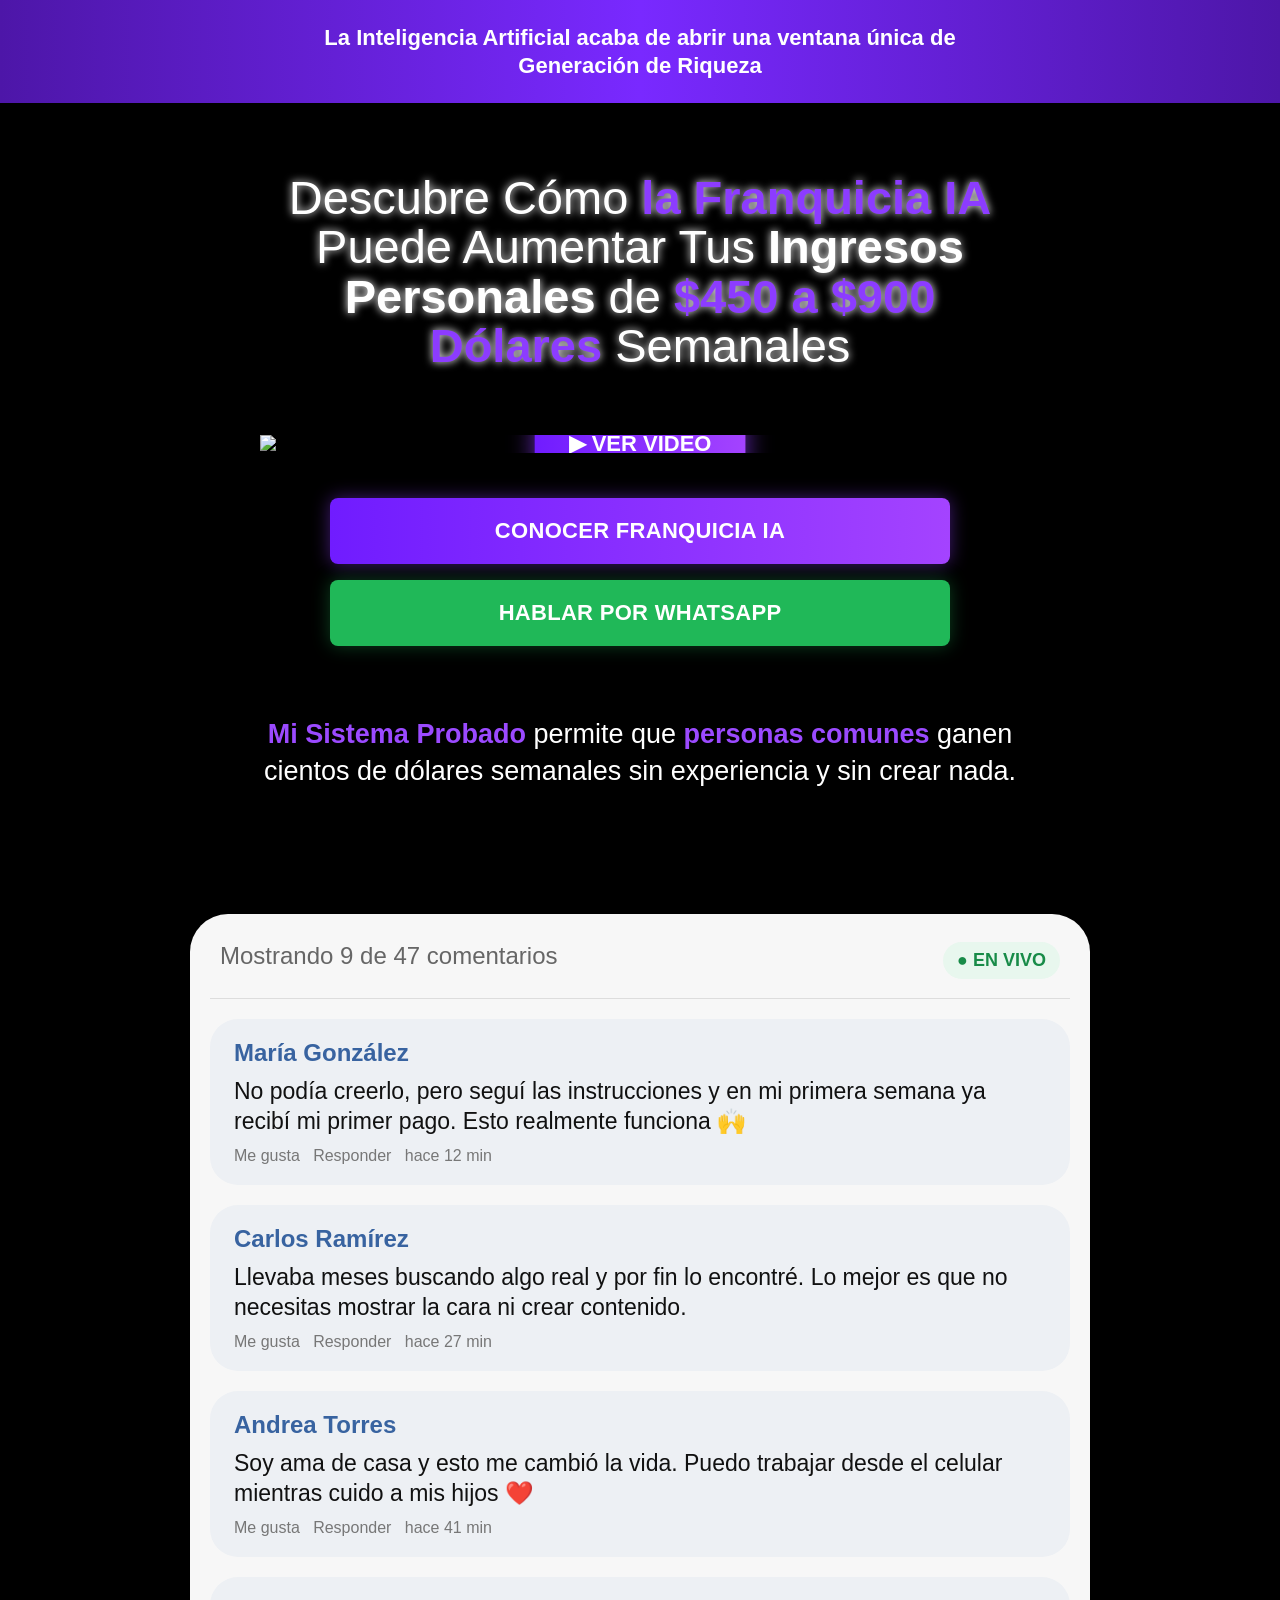
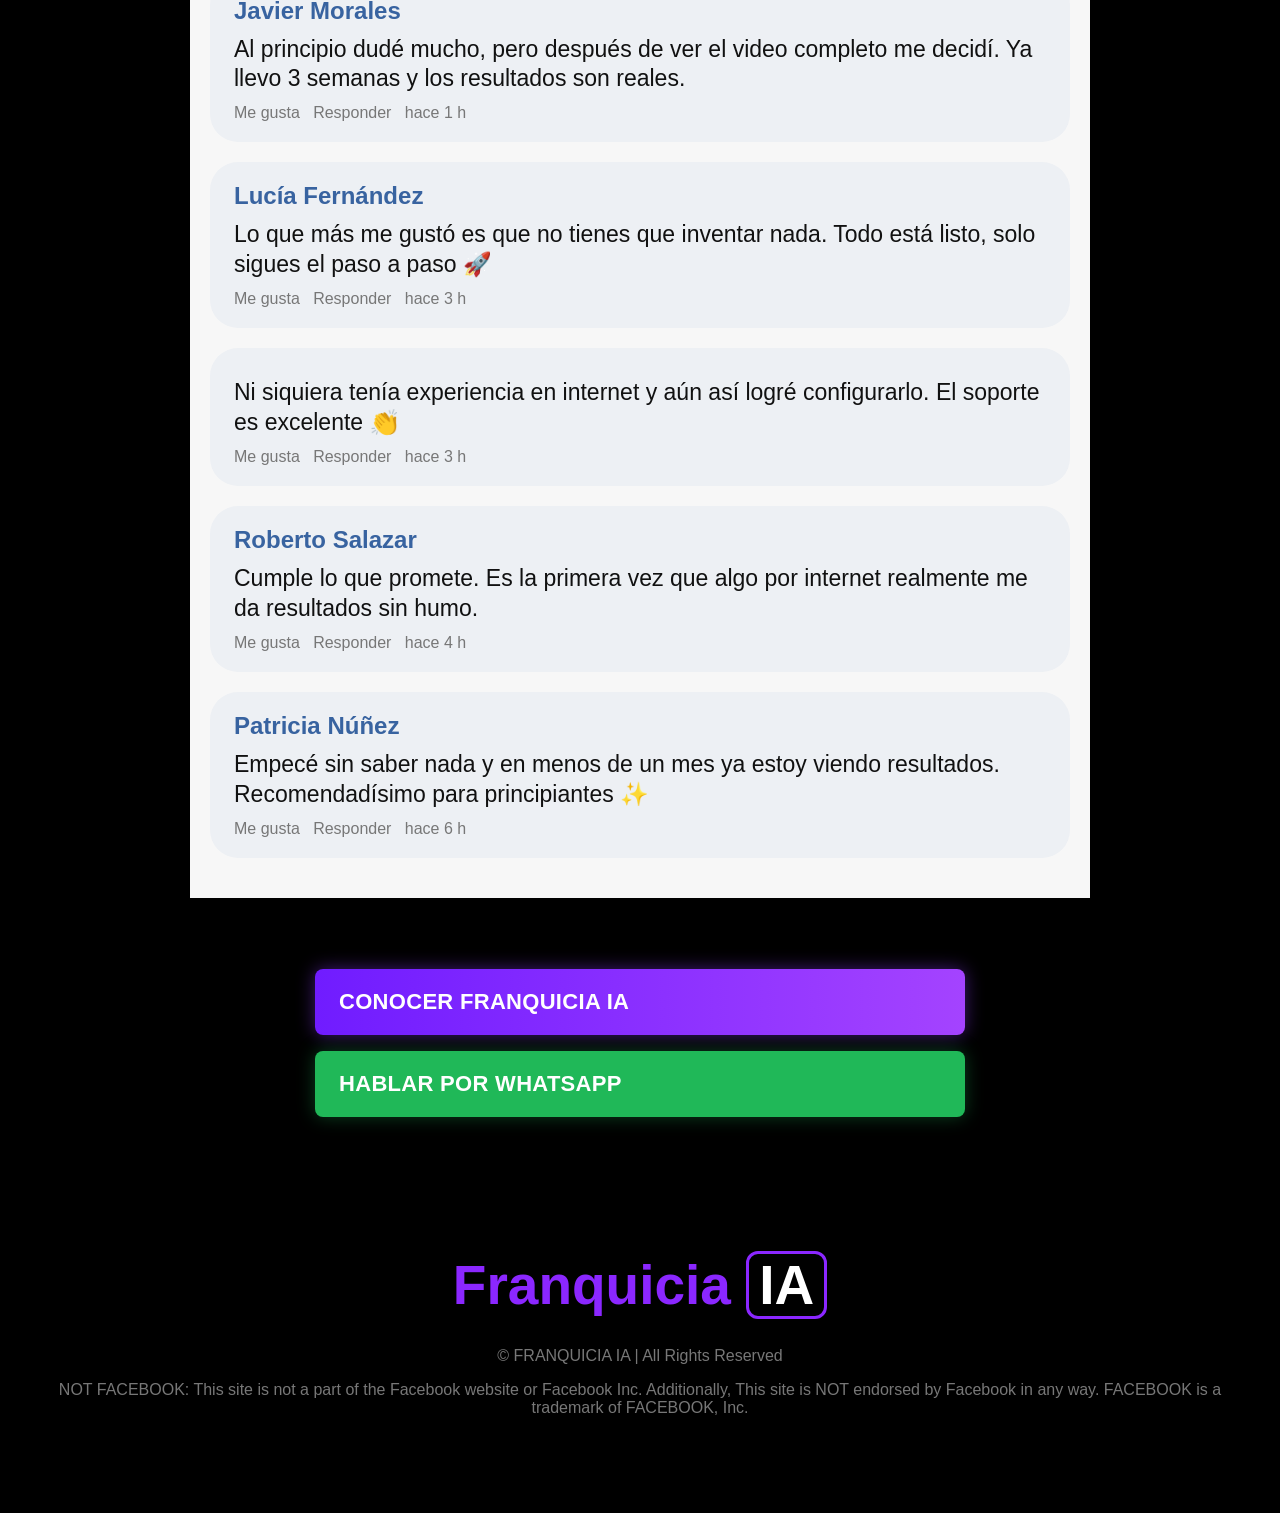
==== index.html @ 1ea231fb "Add files via upload" ====
<!DOCTYPE html>
<html lang="es">
<head>
  <meta charset="UTF-8">
  <meta name="viewport" content="width=device-width, initial-scale=1.0">
  <title>Franquicia IA</title>
  <link rel="stylesheet" href="styles.css">
</head>
<body>
  <div class="topbar">La Inteligencia Artificial acaba de abrir una ventana única de<br>Generación de Riqueza</div>
  <main>
    <section class="hero">
      <h1>Descubre Cómo <span>la Franquicia IA</span><br>
      Puede Aumentar Tus <strong>Ingresos<br>Personales</strong> de <span>$450 a $900<br>Dólares</span> Semanales</h1>

      <div class="video-wrap" style="min-height:auto;background:#000;">
        <a href="video.html" style="display:block;position:relative;width:100%;text-decoration:none;">
          <img src="assets/tata.jpg" alt="Video de Tata" style="display:block;width:100%;height:auto;">
          <span style="position:absolute;left:50%;top:50%;transform:translate(-50%,-50%);background:linear-gradient(90deg,#701cff,#a443ff);color:#fff;padding:18px 34px;border-radius:10px;font-size:22px;font-weight:900;box-shadow:0 0 24px rgba(142,57,255,.7);white-space:nowrap;">▶ VER VIDEO</span>
        </a>
      </div>

      <a class="cta primary" href="TU_HOTLINK_DE_HOTMART" target="_blank" rel="noopener">CONOCER FRANQUICIA IA</a>
      <a class="cta whatsapp" href="TU_LINK_DE_WHATSAPP" target="_blank" rel="noopener">HABLAR POR WHATSAPP</a>

      <p class="intro"><span>Mi Sistema Probado</span> permite que <span>personas comunes</span> ganen cientos de dólares semanales sin experiencia y sin crear nada.</p>
    </section>

    <section class="comments">
      <div class="comments-head">Mostrando 9 de 47 comentarios <span>● EN VIVO</span></div>
      <article class="comment"><b>María González</b><p>No podía creerlo, pero seguí las instrucciones y en mi primera semana ya recibí mi primer pago. Esto realmente funciona 🙌</p><small>Me gusta &nbsp; Responder &nbsp; hace 12 min</small></article>
      <article class="comment"><b>Carlos Ramírez</b><p>Llevaba meses buscando algo real y por fin lo encontré. Lo mejor es que no necesitas mostrar la cara ni crear contenido.</p><small>Me gusta &nbsp; Responder &nbsp; hace 27 min</small></article>
      <article class="comment"><b>Andrea Torres</b><p>Soy ama de casa y esto me cambió la vida. Puedo trabajar desde el celular mientras cuido a mis hijos ❤️</p><small>Me gusta &nbsp; Responder &nbsp; hace 41 min</small></article>
      <article class="comment"><b>Javier Morales</b><p>Al principio dudé mucho, pero después de ver el video completo me decidí. Ya llevo 3 semanas y los resultados son reales.</p><small>Me gusta &nbsp; Responder &nbsp; hace 1 h</small></article>
      <article class="comment"><b>Lucía Fernández</b><p>Lo que más me gustó es que no tienes que inventar nada. Todo está listo, solo sigues el paso a paso 🚀</p><small>Me gusta &nbsp; Responder &nbsp; hace 3 h</small></article>
      <article class="comment"><p>Ni siquiera tenía experiencia en internet y aún así logré configurarlo. El soporte es excelente 👏</p><small>Me gusta &nbsp; Responder &nbsp; hace 3 h</small></article>
      <article class="comment"><b>Roberto Salazar</b><p>Cumple lo que promete. Es la primera vez que algo por internet realmente me da resultados sin humo.</p><small>Me gusta &nbsp; Responder &nbsp; hace 4 h</small></article>
      <article class="comment"><b>Patricia Núñez</b><p>Empecé sin saber nada y en menos de un mes ya estoy viendo resultados. Recomendadísimo para principiantes ✨</p><small>Me gusta &nbsp; Responder &nbsp; hace 6 h</small></article>
    </section>

    <section class="final-cta">
      <a class="cta primary" href="TU_HOTLINK_DE_HOTMART" target="_blank" rel="noopener">CONOCER FRANQUICIA IA</a>
      <a class="cta whatsapp" href="TU_LINK_DE_WHATSAPP" target="_blank" rel="noopener">HABLAR POR WHATSAPP</a>
    </section>

    <footer>
      <div class="logo">Franquicia <span>IA</span></div>
      <p>© FRANQUICIA IA | All Rights Reserved</p>
      <p>NOT FACEBOOK: This site is not a part of the Facebook website or Facebook Inc. Additionally, This site is NOT endorsed by Facebook in any way. FACEBOOK is a trademark of FACEBOOK, Inc.</p>
    </footer>
  </main>
</body>
</html>
---- styles.css ----
*{box-sizing:border-box}html,body{margin:0;padding:0;background:#000;color:#fff;font-family:Arial,Helvetica,sans-serif}.topbar{position:relative;background:linear-gradient(90deg,#4d16a8,#7929ff,#4d16a8);text-align:center;font-size:22px;font-weight:700;line-height:1.25;padding:24px 18px}.hero{max-width:900px;margin:auto;text-align:center;padding:70px 35px 45px}.hero h1{font-size:47px;line-height:1.05;font-weight:300;margin:0 0 65px;text-shadow:0 0 8px #fff}.hero h1 span{color:#8c3cff;font-weight:800}.hero h1 strong{font-weight:900}.video-wrap{position:relative;width:100%;max-width:760px;margin:0 auto 45px;background:#050505;min-height:430px;display:flex;align-items:center;justify-content:center;overflow:hidden}.video-wrap video{width:100%;height:auto;display:block;position:relative;z-index:2}.video-placeholder{position:absolute;inset:0;display:flex;flex-direction:column;align-items:center;justify-content:center;color:#9a3cff;font-size:48px;font-weight:900;letter-spacing:1px;z-index:1}.video-placeholder small{font-size:15px;color:#aaa;font-weight:400;margin-top:12px}.cta{display:block;max-width:620px;margin:16px auto;padding:20px 24px;border-radius:8px;text-decoration:none;color:#fff;font-size:22px;font-weight:900;letter-spacing:.3px}.primary{background:linear-gradient(90deg,#701cff,#a443ff);box-shadow:0 0 18px rgba(142,57,255,.45)}.whatsapp{background:#20b858;box-shadow:0 0 18px rgba(32,184,88,.35)}.intro{font-size:27px;line-height:1.35;font-weight:500;margin:70px auto 80px;max-width:850px}.intro span{color:#9b4aff;font-weight:800}.comments{background:#f7f7f7;color:#111;max-width:900px;margin:0 auto;border-radius:38px 38px 0 0;padding:0 20px 20px}.comments-head{font-size:24px;color:#666;padding:28px 10px;border-bottom:1px solid #ddd}.comments-head span{float:right;color:#188b48;font-weight:800;font-size:18px;background:#e8f7ee;border-radius:20px;padding:8px 14px}.comment{background:#edf0f4;border-radius:28px;padding:20px 24px;margin:20px 0}.comment b{font-size:24px;color:#3863a0}.comment p{font-size:23px;line-height:1.3;margin:10px 0}.comment small{font-size:16px;color:#777}.final-cta{padding:55px 25px 70px;background:#000}.final-cta .cta{max-width:650px}footer{text-align:center;padding:50px 30px 80px;background:#000;color:#777}.logo{font-size:55px;font-weight:900;color:#8b27ff;margin-bottom:30px}.logo span{border:3px solid #8b27ff;border-radius:12px;padding:0 10px;color:#fff}.footer p{max-width:800px;margin:15px auto;line-height:1.5}@media(max-width:600px){.topbar{font-size:17px;padding:18px 12px}.hero{padding:45px 20px 25px}.hero h1{font-size:31px;margin-bottom:38px}.video-wrap{min-height:230px}.video-placeholder{font-size:30px}.intro{font-size:20px;margin:45px auto 55px}.cta{font-size:18px;padding:17px}.comments{border-radius:28px 28px 0 0;padding:0 12px 15px}.comments-head{font-size:17px}.comments-head span{font-size:13px}.comment{padding:16px 18px;border-radius:22px}.comment b{font-size:19px}.comment p{font-size:18px}.logo{font-size:38px}}
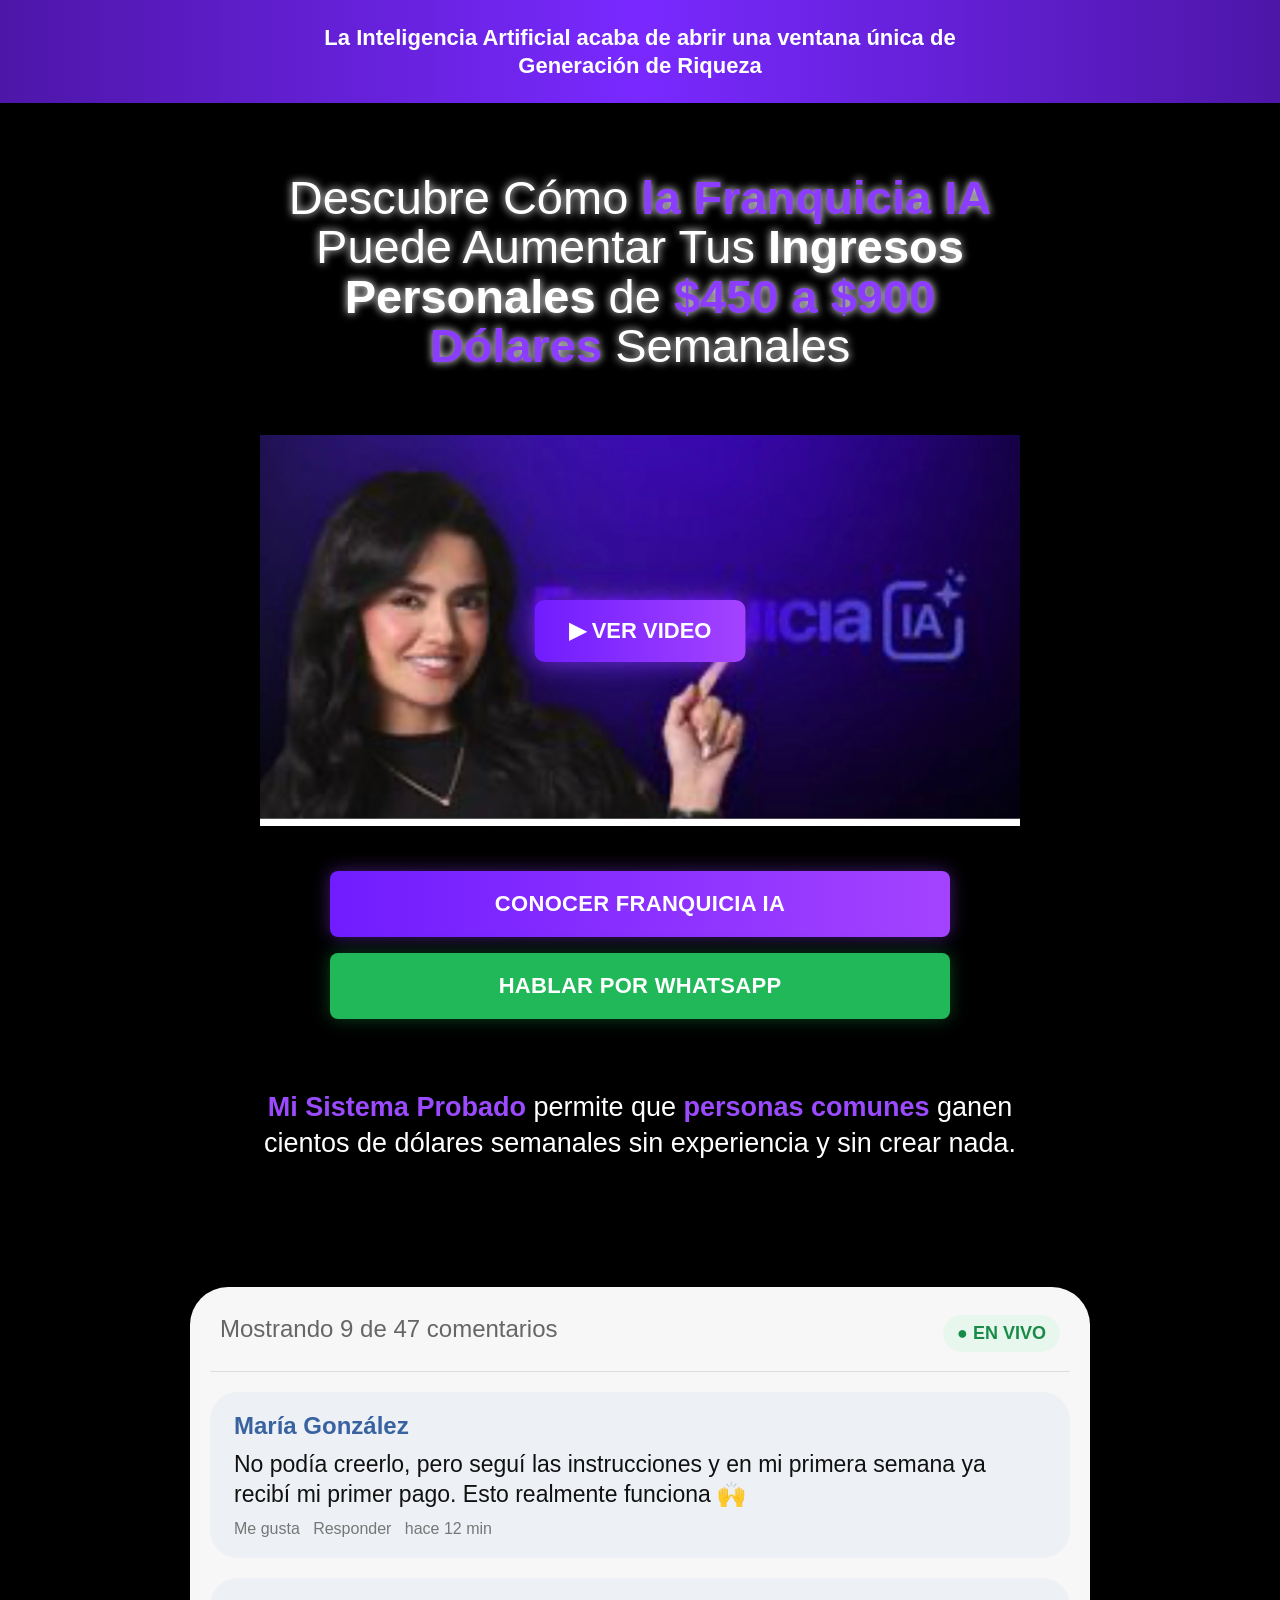
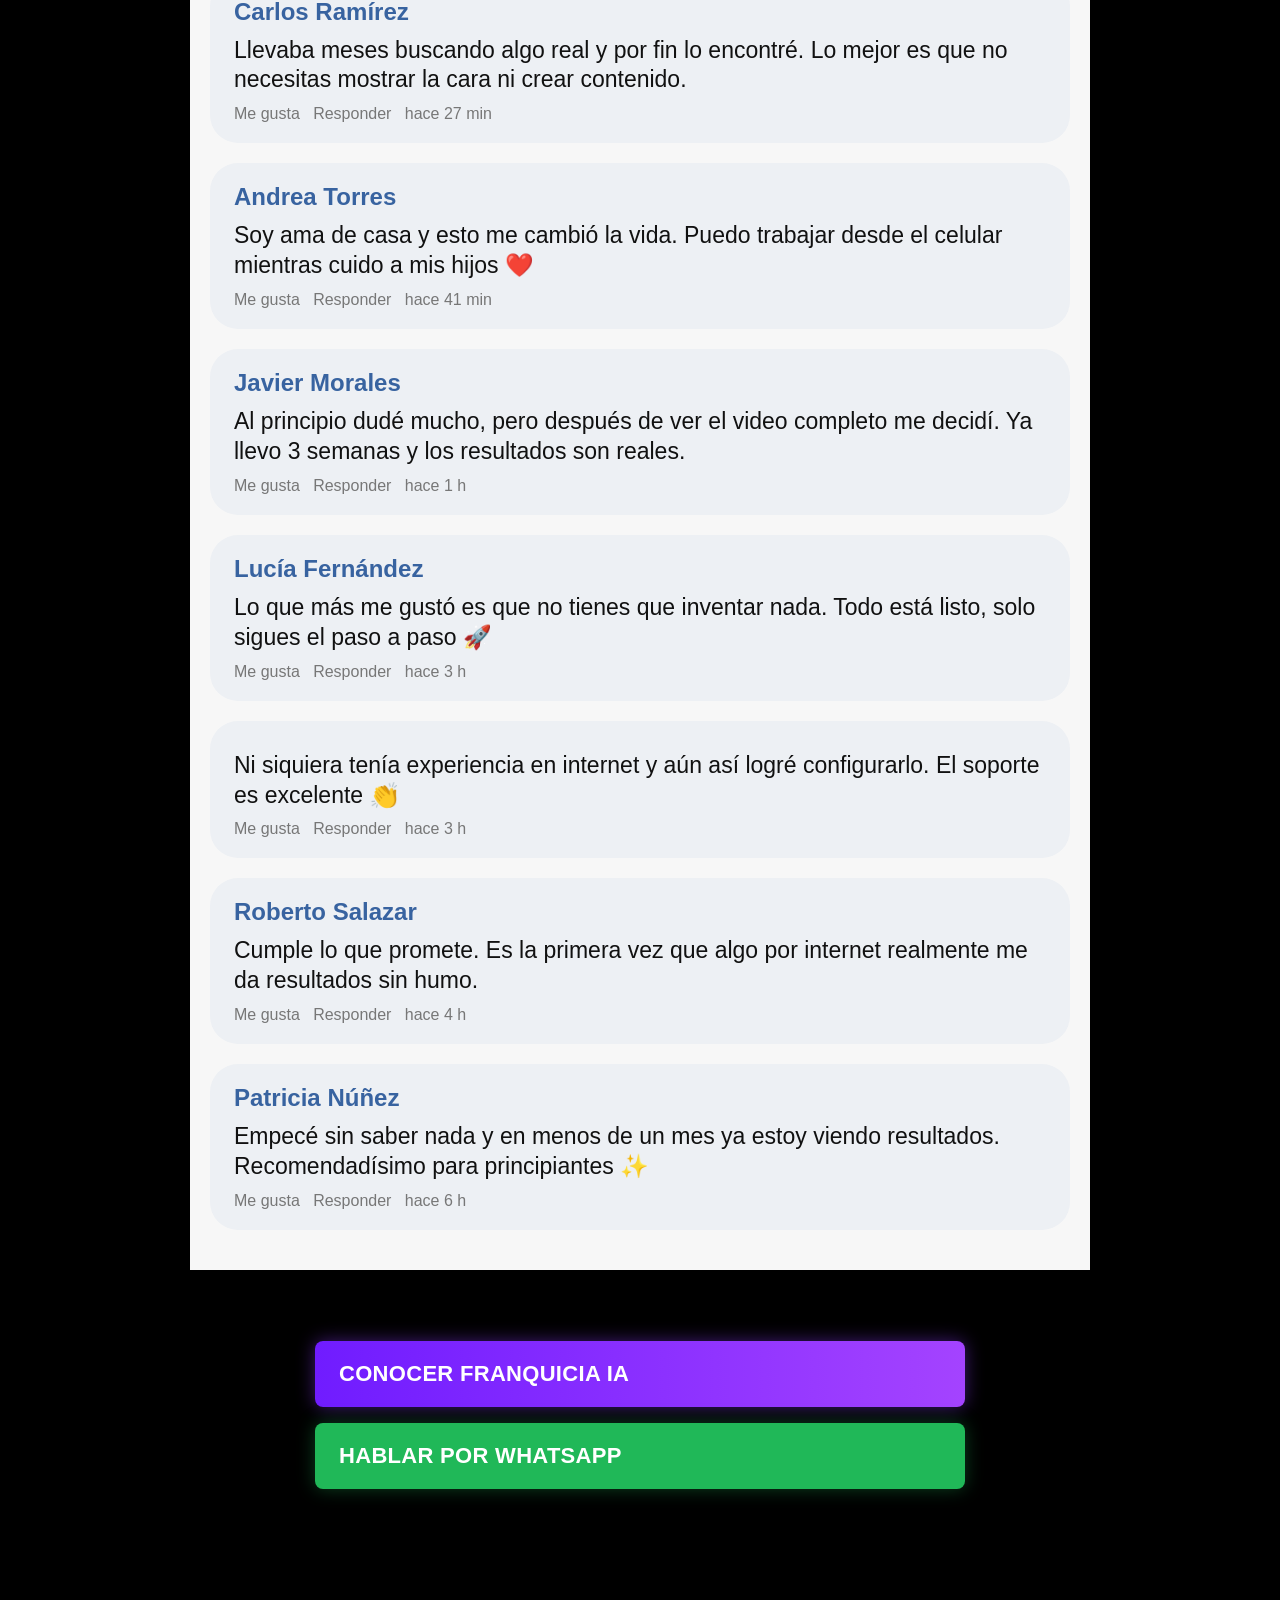
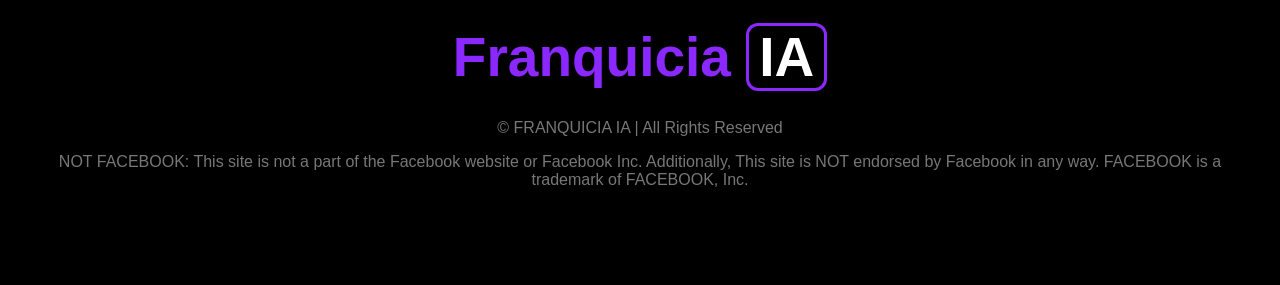
==== commit abd69db1: "Add files via upload" ====
--- a/index.html
+++ b/index.html
@@ -15,7 +15,7 @@
 
       <div class="video-wrap" style="min-height:auto;background:#000;">
         <a href="video.html" style="display:block;position:relative;width:100%;text-decoration:none;">
-          <img src="assets/tata.jpg" alt="Video de Tata" style="display:block;width:100%;height:auto;">
+          <img src="[data-uri]" alt="Video de Tata" style="display:block;width:100%;height:auto;">
           <span style="position:absolute;left:50%;top:50%;transform:translate(-50%,-50%);background:linear-gradient(90deg,#701cff,#a443ff);color:#fff;padding:18px 34px;border-radius:10px;font-size:22px;font-weight:900;box-shadow:0 0 24px rgba(142,57,255,.7);white-space:nowrap;">▶ VER VIDEO</span>
         </a>
       </div>
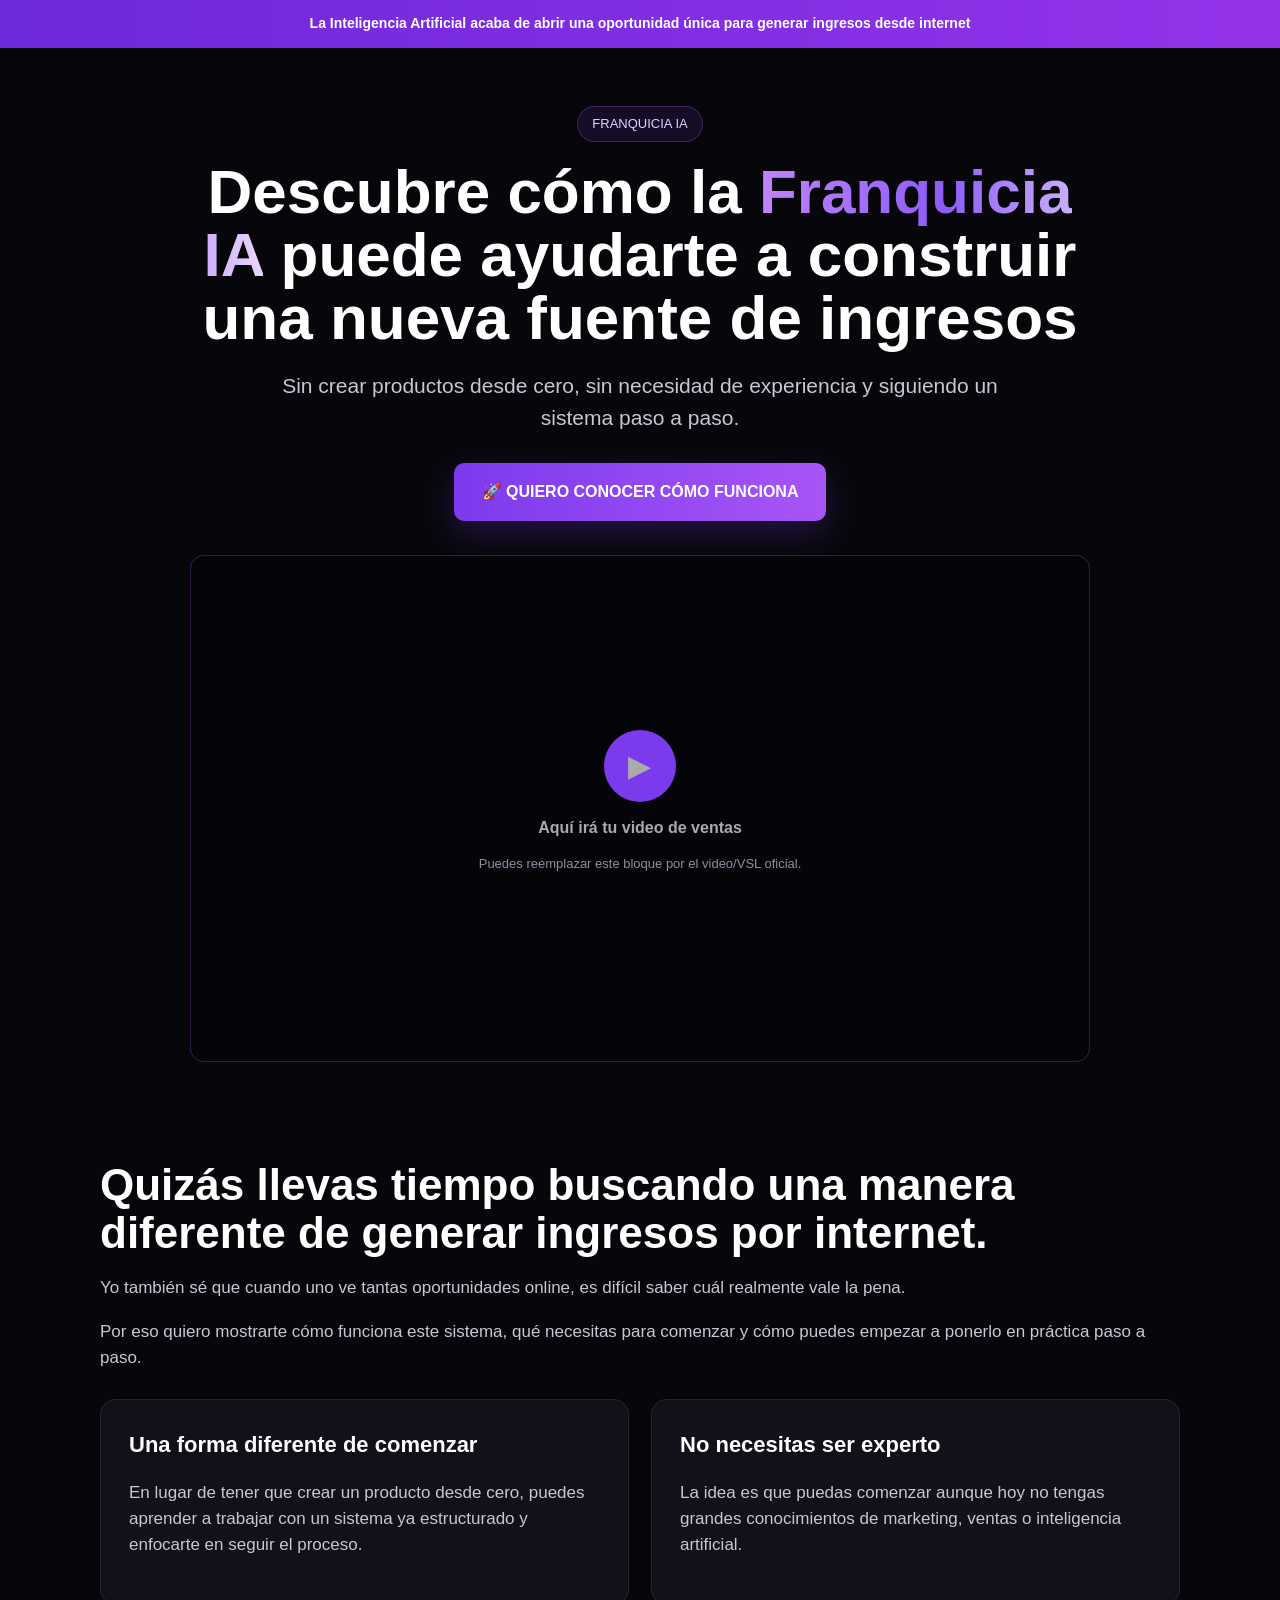
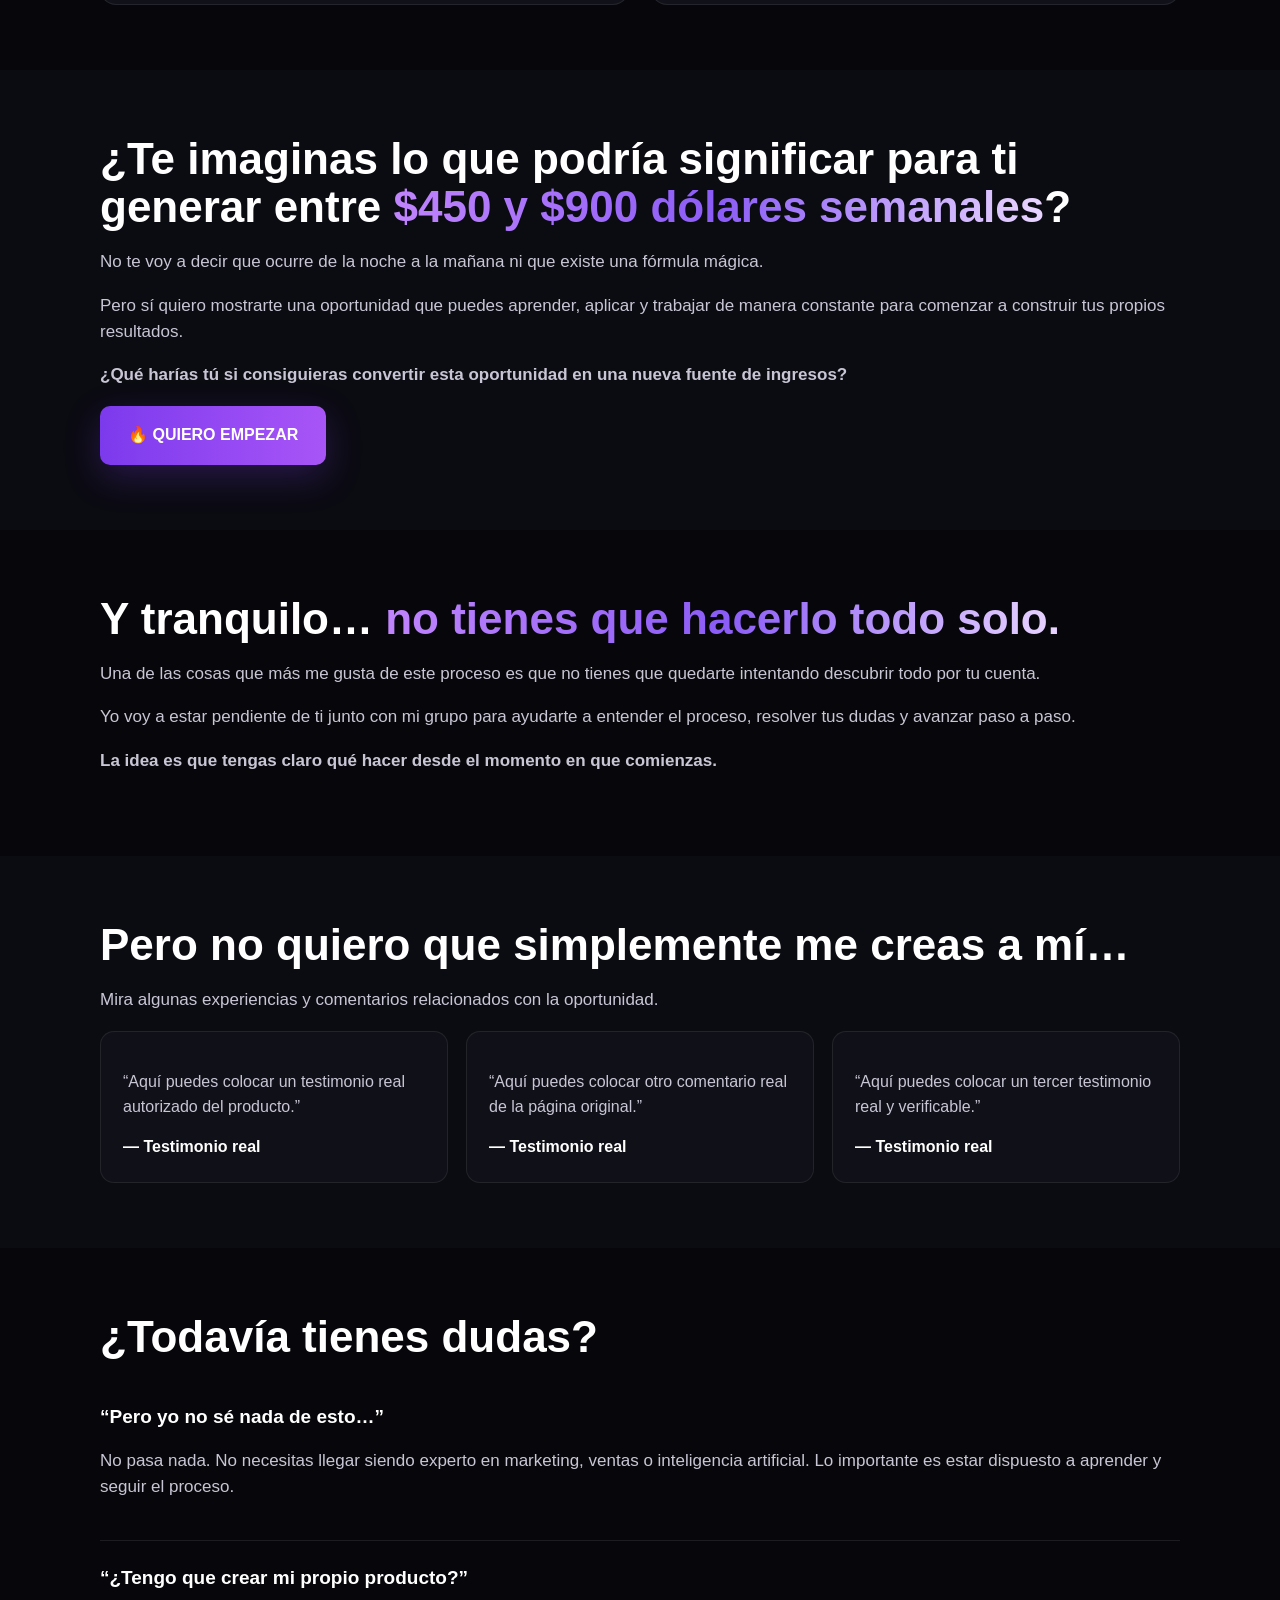
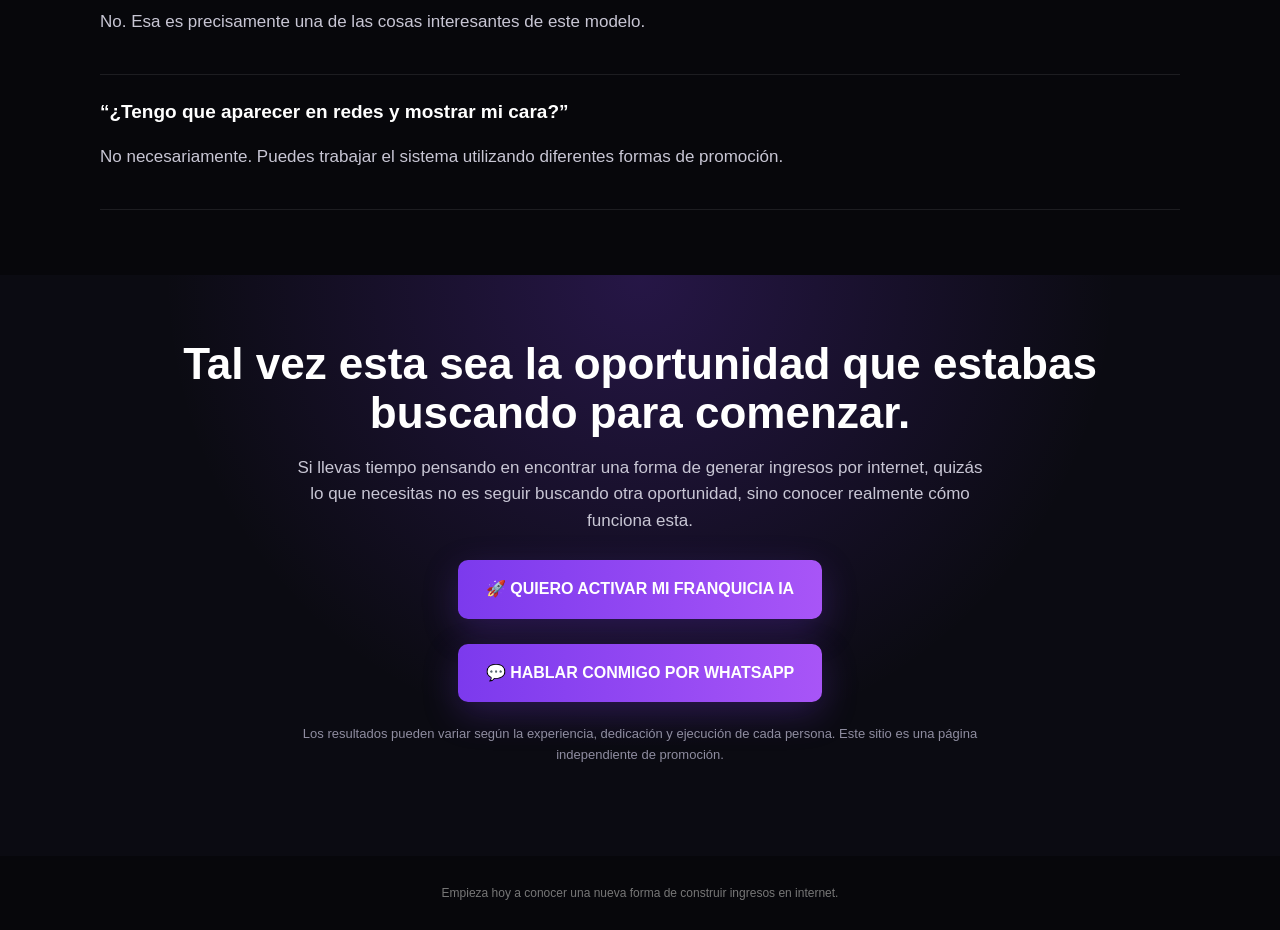
==== commit 35c26b6f: "Add files via upload" ====
--- a/index.html
+++ b/index.html
@@ -1,53 +1,158 @@
 <!DOCTYPE html>
 <html lang="es">
 <head>
-  <meta charset="UTF-8">
-  <meta name="viewport" content="width=device-width, initial-scale=1.0">
-  <title>Franquicia IA</title>
-  <link rel="stylesheet" href="styles.css">
+<meta charset="UTF-8">
+<meta name="viewport" content="width=device-width, initial-scale=1.0">
+<title>Franquicia IA | Descubre cómo funciona</title>
+<style>
+:root{
+  --bg:#07070b; --card:#11111a; --purple:#7c3aed; --purple2:#a855f7;
+  --text:#fff; --muted:#c8c6d4; --border:rgba(168,85,247,.28);
+}
+*{box-sizing:border-box}
+html{scroll-behavior:smooth}
+body{margin:0;background:var(--bg);color:var(--text);font-family:Arial,Helvetica,sans-serif;line-height:1.55}
+.container{width:min(1080px,92%);margin:auto}
+.topbar{background:linear-gradient(90deg,#6d28d9,#9333ea);padding:13px 18px;text-align:center;font-weight:800;font-size:14px}
+.hero{text-align:center;padding:58px 0 34px}
+.badge{display:inline-block;border:1px solid var(--border);background:rgba(124,58,237,.12);color:#ddd6fe;border-radius:999px;padding:7px 14px;font-size:13px;margin-bottom:18px}
+h1{font-size:clamp(34px,6vw,62px);line-height:1.02;margin:0 auto 20px;max-width:900px}
+.gradient{background:linear-gradient(90deg,#c084fc,#8b5cf6,#e9d5ff);-webkit-background-clip:text;background-clip:text;color:transparent}
+.sub{font-size:clamp(17px,2.2vw,21px);color:var(--muted);max-width:780px;margin:0 auto 28px}
+.btn{display:inline-flex;align-items:center;justify-content:center;text-decoration:none;color:white;background:linear-gradient(90deg,#7c3aed,#a855f7);padding:17px 28px;border-radius:10px;font-weight:900;box-shadow:0 12px 35px rgba(124,58,237,.25);transition:.2s}
+.btn:hover{transform:translateY(-2px)}
+.video{margin:34px auto 0;max-width:900px;aspect-ratio:16/9;background:#050509;border:1px solid var(--border);border-radius:14px;display:flex;align-items:center;justify-content:center;color:#aaa;overflow:hidden}
+.video-inner{text-align:center;padding:20px}
+.play{width:72px;height:72px;border-radius:50%;background:#7c3aed;display:grid;place-items:center;margin:0 auto 14px;font-size:30px}
+section{padding:65px 0}
+.dark{background:#0b0b12}
+.grid{display:grid;grid-template-columns:repeat(2,1fr);gap:22px}
+.card{background:var(--card);border:1px solid rgba(255,255,255,.08);border-radius:16px;padding:28px}
+h2{font-size:clamp(28px,4vw,44px);line-height:1.1;margin:0 0 18px}
+h3{font-size:22px;margin:0 0 10px}
+p{color:var(--muted);font-size:17px}
+.question{border-bottom:1px solid rgba(255,255,255,.09);padding:22px 0}
+.question strong{font-size:19px}
+.testimonials{display:grid;grid-template-columns:repeat(3,1fr);gap:18px}
+.quote{background:#101018;border:1px solid rgba(255,255,255,.08);border-radius:14px;padding:22px}
+.quote p{font-size:16px}
+.cta{text-align:center;background:radial-gradient(circle at 50% 0%,rgba(124,58,237,.24),transparent 55%),#0b0b12}
+.cta p{max-width:700px;margin:0 auto 26px}
+.small{font-size:13px;color:#8f8da0}
+footer{padding:28px 0;text-align:center;color:#777;font-size:12px}
+@media(max-width:760px){
+ .grid,.testimonials{grid-template-columns:1fr}
+ .hero{padding-top:42px}
+ section{padding:48px 0}
+ .btn{width:100%}
+}
+</style>
 </head>
 <body>
-  <div class="topbar">La Inteligencia Artificial acaba de abrir una ventana única de<br>Generación de Riqueza</div>
-  <main>
-    <section class="hero">
-      <h1>Descubre Cómo <span>la Franquicia IA</span><br>
-      Puede Aumentar Tus <strong>Ingresos<br>Personales</strong> de <span>$450 a $900<br>Dólares</span> Semanales</h1>
 
-      <div class="video-wrap" style="min-height:auto;background:#000;">
-        <a href="video.html" style="display:block;position:relative;width:100%;text-decoration:none;">
-          <img src="[data-uri]" alt="Video de Tata" style="display:block;width:100%;height:auto;">
-          <span style="position:absolute;left:50%;top:50%;transform:translate(-50%,-50%);background:linear-gradient(90deg,#701cff,#a443ff);color:#fff;padding:18px 34px;border-radius:10px;font-size:22px;font-weight:900;box-shadow:0 0 24px rgba(142,57,255,.7);white-space:nowrap;">▶ VER VIDEO</span>
-        </a>
-      </div>
+<div class="topbar">La Inteligencia Artificial acaba de abrir una oportunidad única para generar ingresos desde internet</div>
 
-      <a class="cta primary" href="TU_HOTLINK_DE_HOTMART" target="_blank" rel="noopener">CONOCER FRANQUICIA IA</a>
-      <a class="cta whatsapp" href="TU_LINK_DE_WHATSAPP" target="_blank" rel="noopener">HABLAR POR WHATSAPP</a>
+<header class="hero container">
+  <span class="badge">FRANQUICIA IA</span>
+  <h1>Descubre cómo la <span class="gradient">Franquicia IA</span> puede ayudarte a construir una nueva fuente de ingresos</h1>
+  <p class="sub">Sin crear productos desde cero, sin necesidad de experiencia y siguiendo un sistema paso a paso.</p>
 
-      <p class="intro"><span>Mi Sistema Probado</span> permite que <span>personas comunes</span> ganen cientos de dólares semanales sin experiencia y sin crear nada.</p>
-    </section>
+  <a class="btn" href="#conocer">🚀 QUIERO CONOCER CÓMO FUNCIONA</a>
 
-    <section class="comments">
-      <div class="comments-head">Mostrando 9 de 47 comentarios <span>● EN VIVO</span></div>
-      <article class="comment"><b>María González</b><p>No podía creerlo, pero seguí las instrucciones y en mi primera semana ya recibí mi primer pago. Esto realmente funciona 🙌</p><small>Me gusta &nbsp; Responder &nbsp; hace 12 min</small></article>
-      <article class="comment"><b>Carlos Ramírez</b><p>Llevaba meses buscando algo real y por fin lo encontré. Lo mejor es que no necesitas mostrar la cara ni crear contenido.</p><small>Me gusta &nbsp; Responder &nbsp; hace 27 min</small></article>
-      <article class="comment"><b>Andrea Torres</b><p>Soy ama de casa y esto me cambió la vida. Puedo trabajar desde el celular mientras cuido a mis hijos ❤️</p><small>Me gusta &nbsp; Responder &nbsp; hace 41 min</small></article>
-      <article class="comment"><b>Javier Morales</b><p>Al principio dudé mucho, pero después de ver el video completo me decidí. Ya llevo 3 semanas y los resultados son reales.</p><small>Me gusta &nbsp; Responder &nbsp; hace 1 h</small></article>
-      <article class="comment"><b>Lucía Fernández</b><p>Lo que más me gustó es que no tienes que inventar nada. Todo está listo, solo sigues el paso a paso 🚀</p><small>Me gusta &nbsp; Responder &nbsp; hace 3 h</small></article>
-      <article class="comment"><p>Ni siquiera tenía experiencia en internet y aún así logré configurarlo. El soporte es excelente 👏</p><small>Me gusta &nbsp; Responder &nbsp; hace 3 h</small></article>
-      <article class="comment"><b>Roberto Salazar</b><p>Cumple lo que promete. Es la primera vez que algo por internet realmente me da resultados sin humo.</p><small>Me gusta &nbsp; Responder &nbsp; hace 4 h</small></article>
-      <article class="comment"><b>Patricia Núñez</b><p>Empecé sin saber nada y en menos de un mes ya estoy viendo resultados. Recomendadísimo para principiantes ✨</p><small>Me gusta &nbsp; Responder &nbsp; hace 6 h</small></article>
-    </section>
+  <div class="video" aria-label="Video de ventas">
+    <div class="video-inner">
+      <div class="play">▶</div>
+      <strong>Aquí irá tu video de ventas</strong>
+      <p class="small">Puedes reemplazar este bloque por el video/VSL oficial.</p>
+    </div>
+  </div>
+</header>
 
-    <section class="final-cta">
-      <a class="cta primary" href="TU_HOTLINK_DE_HOTMART" target="_blank" rel="noopener">CONOCER FRANQUICIA IA</a>
-      <a class="cta whatsapp" href="TU_LINK_DE_WHATSAPP" target="_blank" rel="noopener">HABLAR POR WHATSAPP</a>
-    </section>
+<section id="conocer">
+<div class="container">
+  <h2>Quizás llevas tiempo buscando una manera diferente de generar ingresos por internet.</h2>
+  <p>Yo también sé que cuando uno ve tantas oportunidades online, es difícil saber cuál realmente vale la pena.</p>
+  <p>Por eso quiero mostrarte cómo funciona este sistema, qué necesitas para comenzar y cómo puedes empezar a ponerlo en práctica paso a paso.</p>
 
-    <footer>
-      <div class="logo">Franquicia <span>IA</span></div>
-      <p>© FRANQUICIA IA | All Rights Reserved</p>
-      <p>NOT FACEBOOK: This site is not a part of the Facebook website or Facebook Inc. Additionally, This site is NOT endorsed by Facebook in any way. FACEBOOK is a trademark of FACEBOOK, Inc.</p>
-    </footer>
-  </main>
+  <div class="grid" style="margin-top:28px">
+    <div class="card">
+      <h3>Una forma diferente de comenzar</h3>
+      <p>En lugar de tener que crear un producto desde cero, puedes aprender a trabajar con un sistema ya estructurado y enfocarte en seguir el proceso.</p>
+    </div>
+    <div class="card">
+      <h3>No necesitas ser experto</h3>
+      <p>La idea es que puedas comenzar aunque hoy no tengas grandes conocimientos de marketing, ventas o inteligencia artificial.</p>
+    </div>
+  </div>
+</div>
+</section>
+
+<section class="dark">
+<div class="container">
+  <h2>¿Te imaginas lo que podría significar para ti generar entre <span class="gradient">$450 y $900 dólares semanales</span>?</h2>
+  <p>No te voy a decir que ocurre de la noche a la mañana ni que existe una fórmula mágica.</p>
+  <p>Pero sí quiero mostrarte una oportunidad que puedes aprender, aplicar y trabajar de manera constante para comenzar a construir tus propios resultados.</p>
+  <p><strong>¿Qué harías tú si consiguieras convertir esta oportunidad en una nueva fuente de ingresos?</strong></p>
+  <a class="btn" href="#acompanamiento">🔥 QUIERO EMPEZAR</a>
+</div>
+</section>
+
+<section id="acompanamiento">
+<div class="container">
+  <h2>Y tranquilo… <span class="gradient">no tienes que hacerlo todo solo.</span></h2>
+  <p>Una de las cosas que más me gusta de este proceso es que no tienes que quedarte intentando descubrir todo por tu cuenta.</p>
+  <p>Yo voy a estar pendiente de ti junto con mi grupo para ayudarte a entender el proceso, resolver tus dudas y avanzar paso a paso.</p>
+  <p><strong>La idea es que tengas claro qué hacer desde el momento en que comienzas.</strong></p>
+</div>
+</section>
+
+<section class="dark">
+<div class="container">
+  <h2>Pero no quiero que simplemente me creas a mí…</h2>
+  <p>Mira algunas experiencias y comentarios relacionados con la oportunidad.</p>
+  <div class="testimonials">
+    <div class="quote"><p>“Aquí puedes colocar un testimonio real autorizado del producto.”</p><strong>— Testimonio real</strong></div>
+    <div class="quote"><p>“Aquí puedes colocar otro comentario real de la página original.”</p><strong>— Testimonio real</strong></div>
+    <div class="quote"><p>“Aquí puedes colocar un tercer testimonio real y verificable.”</p><strong>— Testimonio real</strong></div>
+  </div>
+</div>
+</section>
+
+<section>
+<div class="container">
+  <h2>¿Todavía tienes dudas?</h2>
+
+  <div class="question">
+    <strong>“Pero yo no sé nada de esto…”</strong>
+    <p>No pasa nada. No necesitas llegar siendo experto en marketing, ventas o inteligencia artificial. Lo importante es estar dispuesto a aprender y seguir el proceso.</p>
+  </div>
+
+  <div class="question">
+    <strong>“¿Tengo que crear mi propio producto?”</strong>
+    <p>No. Esa es precisamente una de las cosas interesantes de este modelo.</p>
+  </div>
+
+  <div class="question">
+    <strong>“¿Tengo que aparecer en redes y mostrar mi cara?”</strong>
+    <p>No necesariamente. Puedes trabajar el sistema utilizando diferentes formas de promoción.</p>
+  </div>
+</div>
+</section>
+
+<section class="cta">
+<div class="container">
+  <h2>Tal vez esta sea la oportunidad que estabas buscando para comenzar.</h2>
+  <p>Si llevas tiempo pensando en encontrar una forma de generar ingresos por internet, quizás lo que necesitas no es seguir buscando otra oportunidad, sino conocer realmente cómo funciona esta.</p>
+  <a class="btn" href="https://go.hotmart.com/U104873552A?ap=39fb">🚀 QUIERO ACTIVAR MI FRANQUICIA IA</a>
+  <br><br>
+  <a class="btn" href="https://wa.me/TU_NUMERO_AQUI?text=Hola%2C%20quiero%20conocer%20m%C3%A1s%20sobre%20la%20Franquicia%20IA">💬 HABLAR CONMIGO POR WHATSAPP</a>
+  <p class="small" style="margin-top:22px">Los resultados pueden variar según la experiencia, dedicación y ejecución de cada persona. Este sitio es una página independiente de promoción.</p>
+</div>
+</section>
+
+<footer>
+  Empieza hoy a conocer una nueva forma de construir ingresos en internet.
+</footer>
+
 </body>
 </html>
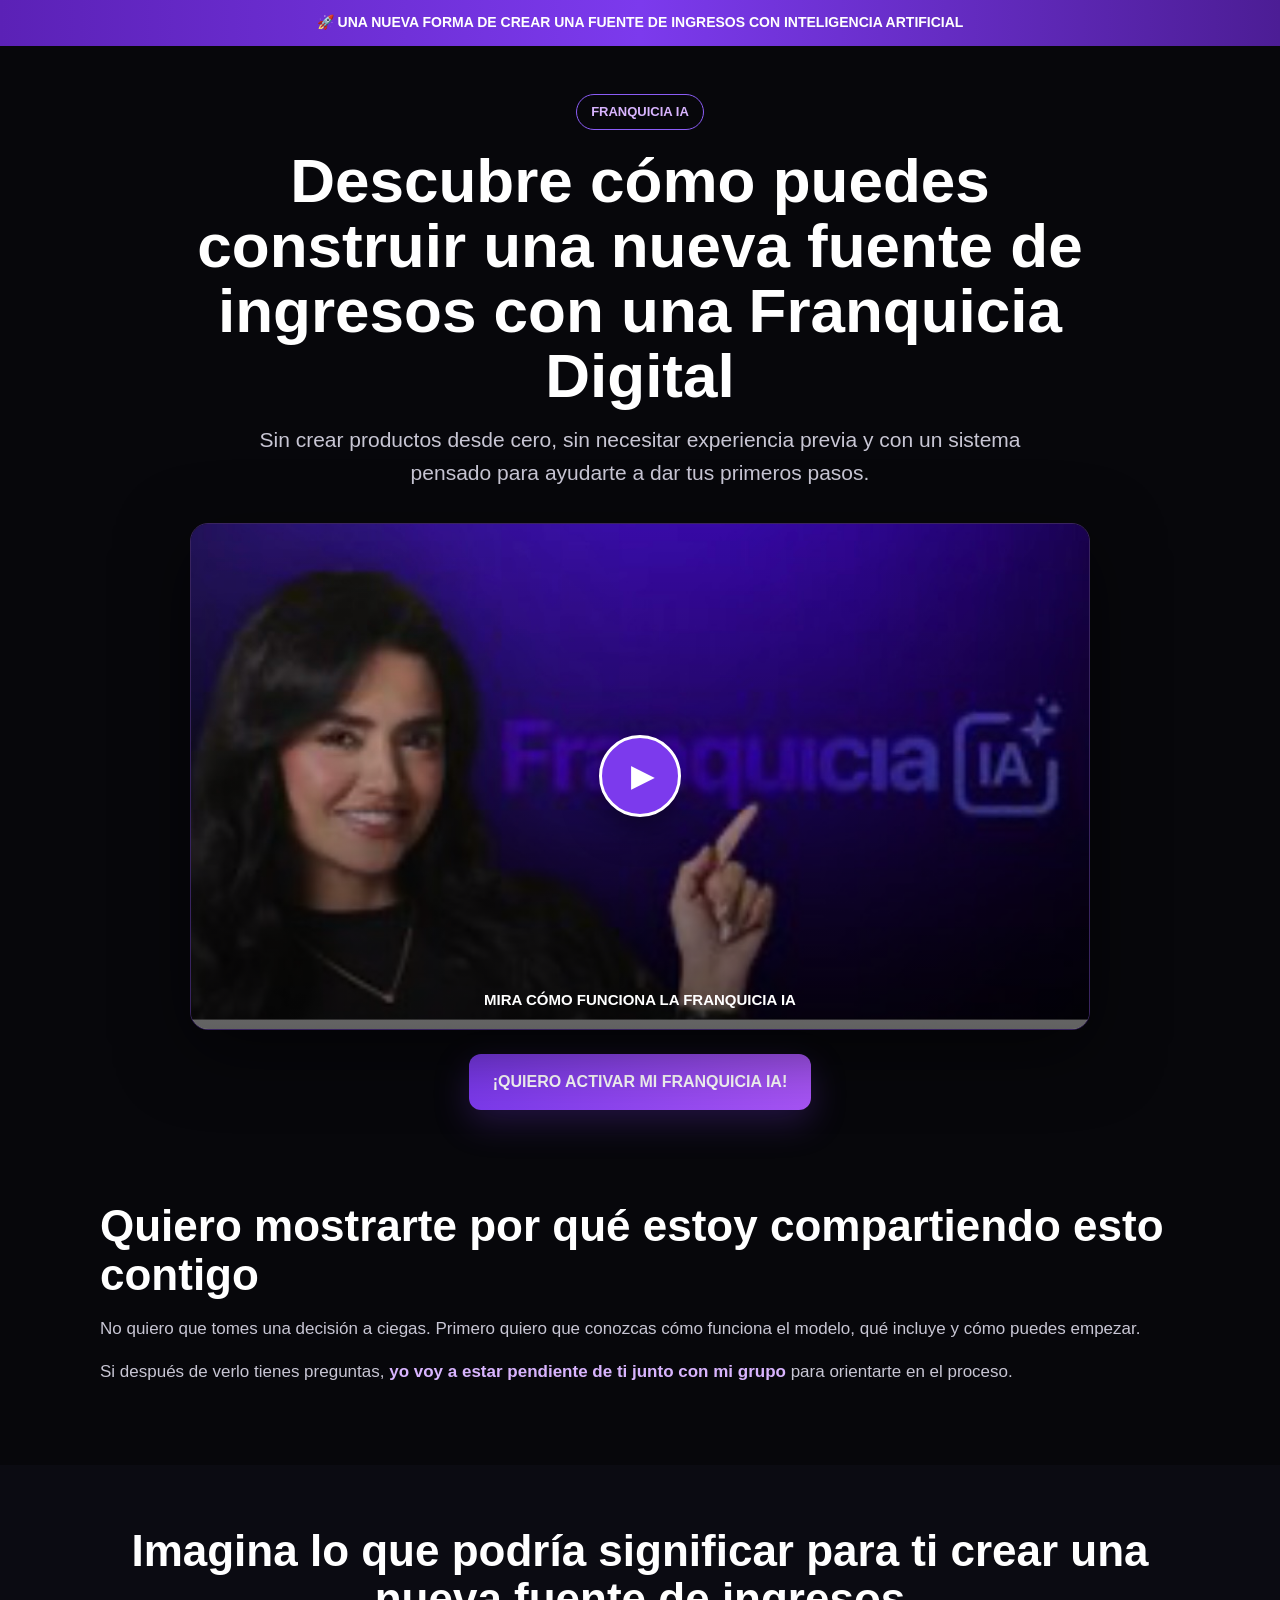
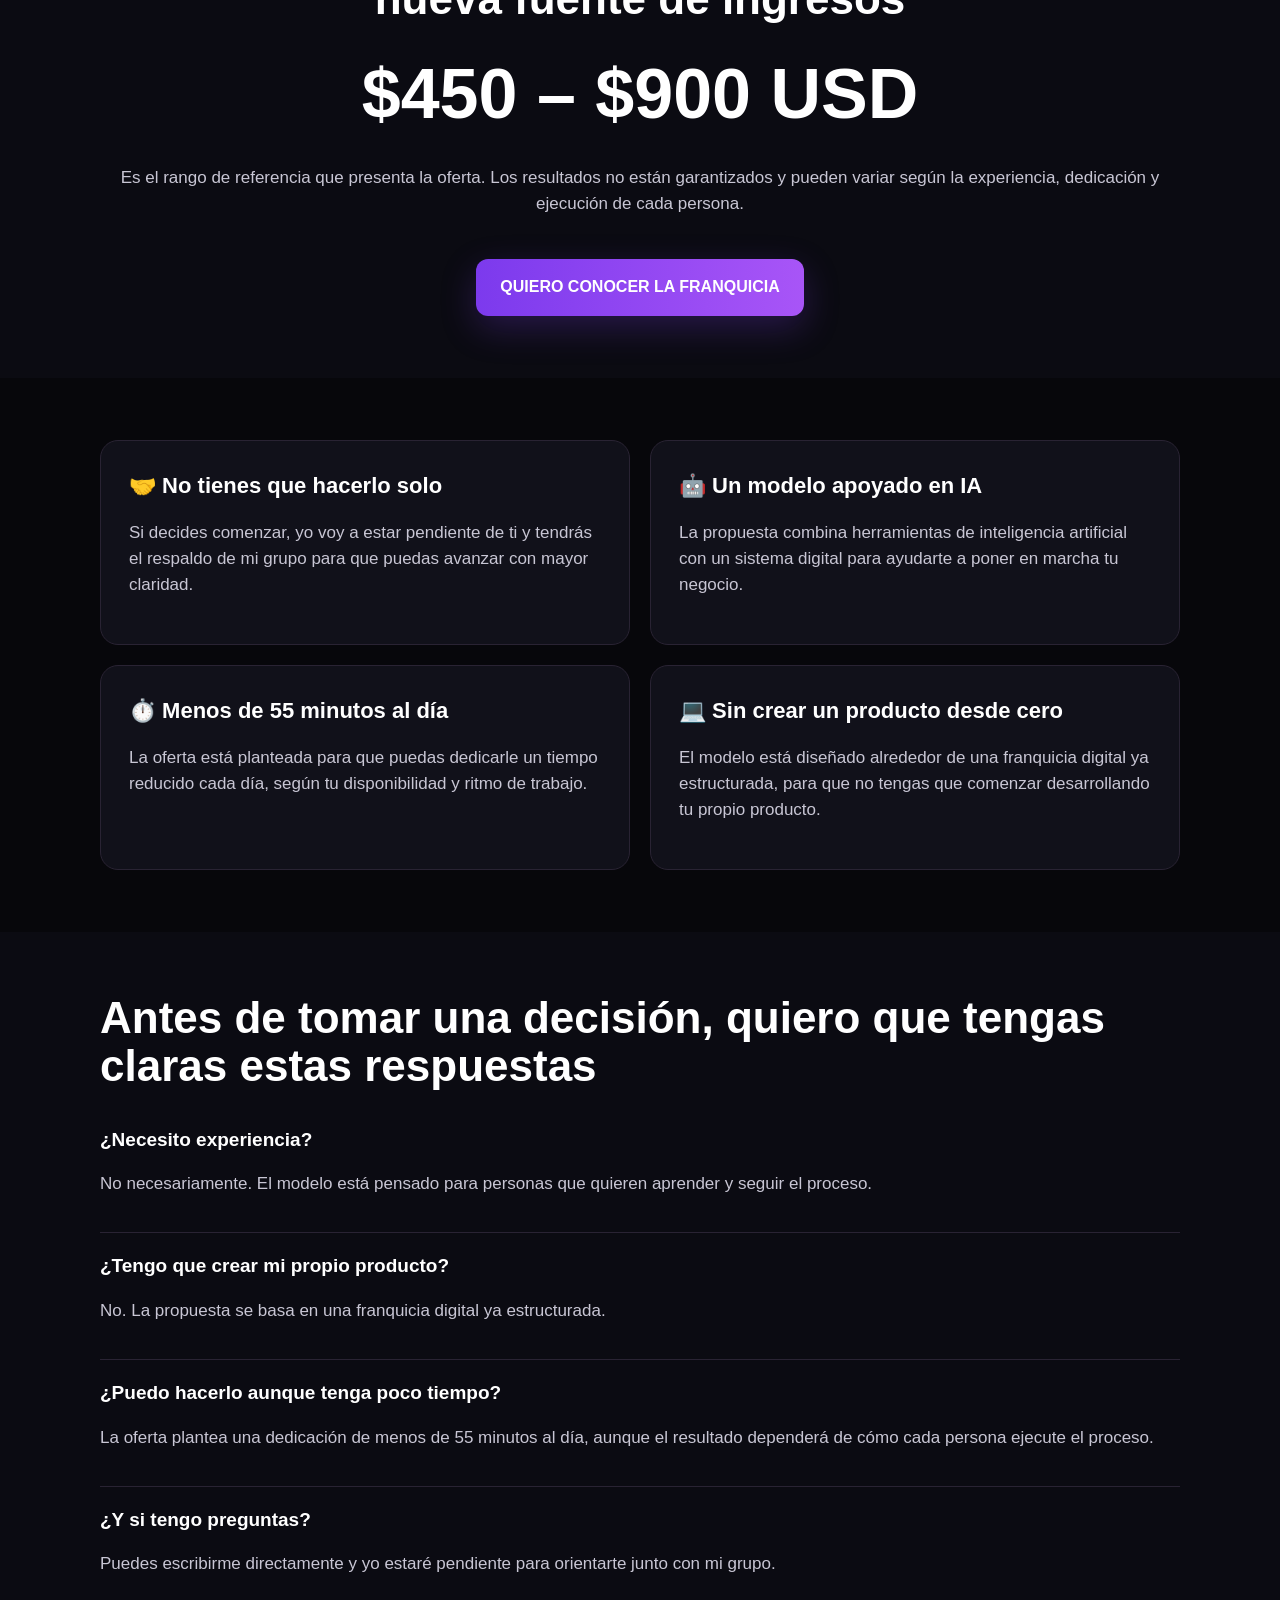
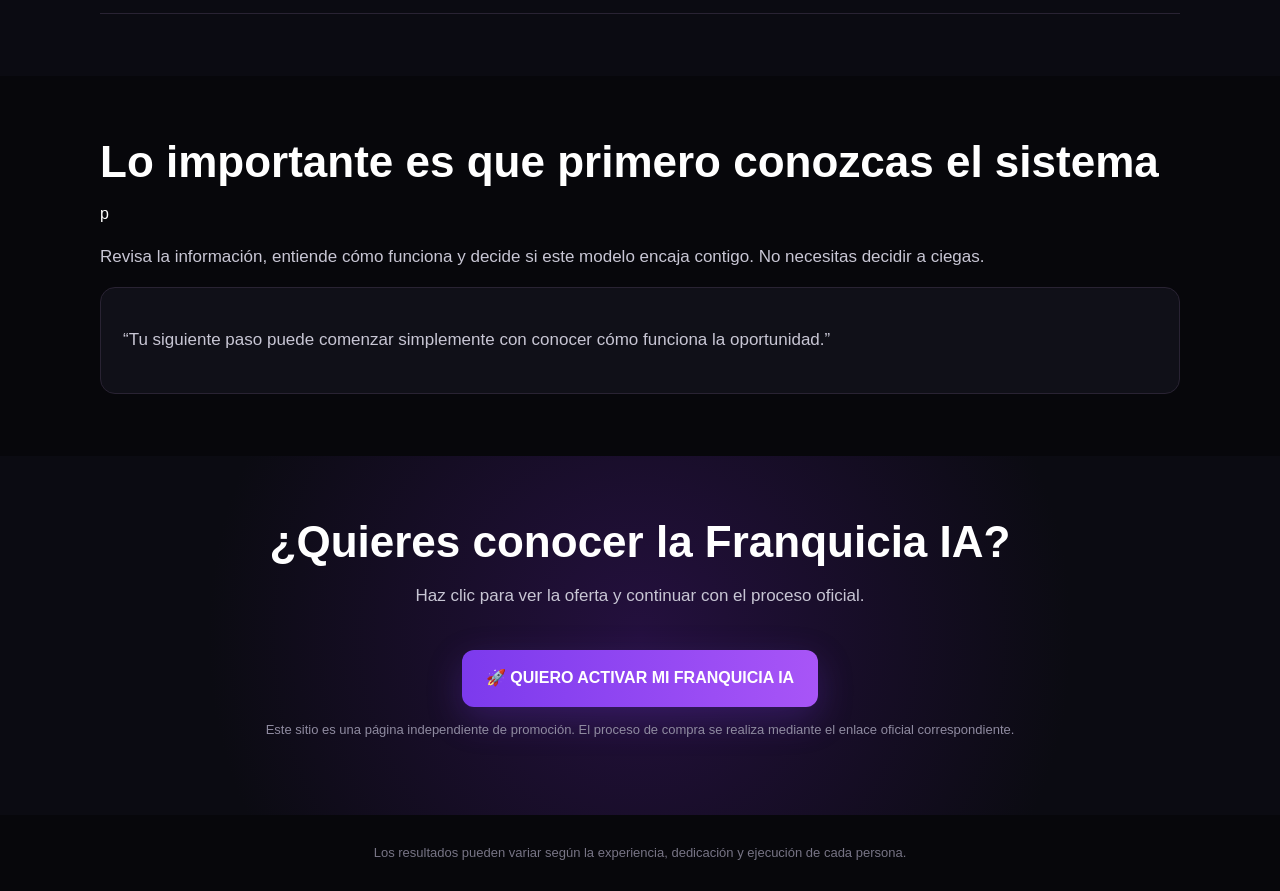
==== commit dded81d2: "Update print statement from 'Hello' to 'Goodbye'" ====
--- a/index.html
+++ b/index.html
@@ -5,154 +5,128 @@
 <meta name="viewport" content="width=device-width, initial-scale=1.0">
 <title>Franquicia IA | Descubre cómo funciona</title>
 <style>
-:root{
-  --bg:#07070b; --card:#11111a; --purple:#7c3aed; --purple2:#a855f7;
-  --text:#fff; --muted:#c8c6d4; --border:rgba(168,85,247,.28);
-}
 *{box-sizing:border-box}
 html{scroll-behavior:smooth}
-body{margin:0;background:var(--bg);color:var(--text);font-family:Arial,Helvetica,sans-serif;line-height:1.55}
-.container{width:min(1080px,92%);margin:auto}
-.topbar{background:linear-gradient(90deg,#6d28d9,#9333ea);padding:13px 18px;text-align:center;font-weight:800;font-size:14px}
-.hero{text-align:center;padding:58px 0 34px}
-.badge{display:inline-block;border:1px solid var(--border);background:rgba(124,58,237,.12);color:#ddd6fe;border-radius:999px;padding:7px 14px;font-size:13px;margin-bottom:18px}
-h1{font-size:clamp(34px,6vw,62px);line-height:1.02;margin:0 auto 20px;max-width:900px}
-.gradient{background:linear-gradient(90deg,#c084fc,#8b5cf6,#e9d5ff);-webkit-background-clip:text;background-clip:text;color:transparent}
-.sub{font-size:clamp(17px,2.2vw,21px);color:var(--muted);max-width:780px;margin:0 auto 28px}
-.btn{display:inline-flex;align-items:center;justify-content:center;text-decoration:none;color:white;background:linear-gradient(90deg,#7c3aed,#a855f7);padding:17px 28px;border-radius:10px;font-weight:900;box-shadow:0 12px 35px rgba(124,58,237,.25);transition:.2s}
+body{margin:0;background:#07070b;color:#fff;font-family:Arial,Helvetica,sans-serif;line-height:1.55}
+.wrap{width:min(1080px,92%);margin:auto}
+.top{background:linear-gradient(90deg,#5b21b6,#7c3aed,#4c1d95);text-align:center;padding:12px 16px;font-weight:800;font-size:14px}
+.hero{text-align:center;padding:48px 0 30px}
+.badge{display:inline-block;padding:7px 14px;border:1px solid #8b5cf6;border-radius:999px;color:#d8b4fe;font-weight:700;font-size:13px}
+h1{font-size:clamp(34px,6vw,62px);line-height:1.05;margin:18px auto 16px;max-width:950px}
+.sub{font-size:clamp(17px,2.2vw,21px);color:#c8c6d4;max-width:800px;margin:auto}
+.btn{display:inline-flex;align-items:center;justify-content:center;background:linear-gradient(90deg,#7c3aed,#a855f7);color:#fff;text-decoration:none;font-weight:900;padding:16px 24px;border-radius:12px;margin:24px 8px 0;box-shadow:0 12px 35px rgba(124,58,237,.25)}
 .btn:hover{transform:translateY(-2px)}
-.video{margin:34px auto 0;max-width:900px;aspect-ratio:16/9;background:#050509;border:1px solid var(--border);border-radius:14px;display:flex;align-items:center;justify-content:center;color:#aaa;overflow:hidden}
-.video-inner{text-align:center;padding:20px}
-.play{width:72px;height:72px;border-radius:50%;background:#7c3aed;display:grid;place-items:center;margin:0 auto 14px;font-size:30px}
-section{padding:65px 0}
+.video{margin:34px auto 0;max-width:900px;aspect-ratio:16/9;border-radius:18px;overflow:hidden;border:1px solid #39245f;background:#111;box-shadow:0 20px 70px rgba(0,0,0,.5);position:relative}
+.video img{width:100%;height:100%;object-fit:cover;display:block}
+.video:after{content:"";position:absolute;inset:0;background:linear-gradient(180deg,rgba(0,0,0,.05),rgba(0,0,0,.62));pointer-events:none}
+.play{position:absolute;z-index:2;left:50%;top:50%;transform:translate(-50%,-50%);width:82px;height:82px;border-radius:50%;background:#7c3aed;border:3px solid #fff;display:grid;place-items:center;font-size:31px;padding-left:5px;box-shadow:0 10px 35px rgba(0,0,0,.5)}
+.video-label{position:absolute;z-index:3;bottom:0;left:0;right:0;text-align:center;padding:30px 15px 17px;font-weight:900;font-size:15px}
+section{padding:62px 0}
 .dark{background:#0b0b12}
-.grid{display:grid;grid-template-columns:repeat(2,1fr);gap:22px}
-.card{background:var(--card);border:1px solid rgba(255,255,255,.08);border-radius:16px;padding:28px}
-h2{font-size:clamp(28px,4vw,44px);line-height:1.1;margin:0 0 18px}
+.grid{display:grid;grid-template-columns:repeat(2,1fr);gap:20px}
+.card{background:#11111a;border:1px solid #292333;border-radius:18px;padding:28px}
+h2{font-size:clamp(28px,4vw,44px);line-height:1.1;margin:0 0 16px}
 h3{font-size:22px;margin:0 0 10px}
-p{color:var(--muted);font-size:17px}
-.question{border-bottom:1px solid rgba(255,255,255,.09);padding:22px 0}
-.question strong{font-size:19px}
-.testimonials{display:grid;grid-template-columns:repeat(3,1fr);gap:18px}
-.quote{background:#101018;border:1px solid rgba(255,255,255,.08);border-radius:14px;padding:22px}
-.quote p{font-size:16px}
-.cta{text-align:center;background:radial-gradient(circle at 50% 0%,rgba(124,58,237,.24),transparent 55%),#0b0b12}
-.cta p{max-width:700px;margin:0 auto 26px}
-.small{font-size:13px;color:#8f8da0}
-footer{padding:28px 0;text-align:center;color:#777;font-size:12px}
-@media(max-width:760px){
- .grid,.testimonials{grid-template-columns:1fr}
- .hero{padding-top:42px}
- section{padding:48px 0}
- .btn{width:100%}
-}
+p{color:#c8c6d4;font-size:17px}
+.highlight{color:#d8b4fe;font-weight:900}
+.earn{text-align:center}
+.earn strong{font-size:clamp(38px,7vw,70px);color:#fff;display:block}
+.questions{border-bottom:1px solid #292333;padding:18px 0}
+.questions strong{font-size:19px}
+.quote{background:#101018;border:1px solid #292333;border-radius:15px;padding:22px}
+.cta{text-align:center;background:radial-gradient(circle at center,#24103e,#0b0b12 65%)}
+.small{font-size:13px;color:#8f8ba0}
+footer{padding:28px 0;text-align:center;color:#777485;font-size:13px}
+@media(max-width:760px){.grid{grid-template-columns:1fr}.hero{padding-top:35px}section{padding:45px 0}.video{border-radius:12px}.play{width:68px;height:68px;font-size:26px}}
 </style>
 </head>
 <body>
+<div class="top">🚀 UNA NUEVA FORMA DE CREAR UNA FUENTE DE INGRESOS CON INTELIGENCIA ARTIFICIAL</div>
 
-<div class="topbar">La Inteligencia Artificial acaba de abrir una oportunidad única para generar ingresos desde internet</div>
+<header class="hero wrap">
+  <span class="badge">FRANQUICIA IA</span>
+  <h1>Descubre cómo puedes construir una nueva fuente de ingresos con una Franquicia Digital</h1>
+  <p class="sub">Sin crear productos desde cero, sin necesitar experiencia previa y con un sistema pensado para ayudarte a dar tus primeros pasos.</p>
 
-<header class="hero container">
-  <span class="badge">FRANQUICIA IA</span>
-  <h1>Descubre cómo la <span class="gradient">Franquicia IA</span> puede ayudarte a construir una nueva fuente de ingresos</h1>
-  <p class="sub">Sin crear productos desde cero, sin necesidad de experiencia y siguiendo un sistema paso a paso.</p>
+  <div class="video" aria-label="Presentación Franquicia IA">
+    <img src="[data-uri]" alt="Franquicia IA - presentación">
+    <div class="play">▶</div>
+    <div class="video-label">MIRA CÓMO FUNCIONA LA FRANQUICIA IA</div>
+  </div>
 
-  <a class="btn" href="#conocer">🚀 QUIERO CONOCER CÓMO FUNCIONA</a>
-
-  <div class="video" aria-label="Video de ventas">
-    <div class="video-inner">
-      <div class="play">▶</div>
-      <strong>Aquí irá tu video de ventas</strong>
-      <p class="small">Puedes reemplazar este bloque por el video/VSL oficial.</p>
-    </div>
-  </div>
+  <a class="btn" href="https://go.hotmart.com/U104873552A?ap=39fb">¡QUIERO ACTIVAR MI FRANQUICIA IA!</a>
 </header>
 
-<section id="conocer">
-<div class="container">
-  <h2>Quizás llevas tiempo buscando una manera diferente de generar ingresos por internet.</h2>
-  <p>Yo también sé que cuando uno ve tantas oportunidades online, es difícil saber cuál realmente vale la pena.</p>
-  <p>Por eso quiero mostrarte cómo funciona este sistema, qué necesitas para comenzar y cómo puedes empezar a ponerlo en práctica paso a paso.</p>
-
-  <div class="grid" style="margin-top:28px">
-    <div class="card">
-      <h3>Una forma diferente de comenzar</h3>
-      <p>En lugar de tener que crear un producto desde cero, puedes aprender a trabajar con un sistema ya estructurado y enfocarte en seguir el proceso.</p>
-    </div>
-    <div class="card">
-      <h3>No necesitas ser experto</h3>
-      <p>La idea es que puedas comenzar aunque hoy no tengas grandes conocimientos de marketing, ventas o inteligencia artificial.</p>
-    </div>
-  </div>
+<section>
+<div class="wrap">
+<h2>Quiero mostrarte por qué estoy compartiendo esto contigo</h2>
+<p>No quiero que tomes una decisión a ciegas. Primero quiero que conozcas cómo funciona el modelo, qué incluye y cómo puedes empezar.</p>
+<p>Si después de verlo tienes preguntas, <span class="highlight">yo voy a estar pendiente de ti junto con mi grupo</span> para orientarte en el proceso.</p>
 </div>
 </section>
 
 <section class="dark">
-<div class="container">
-  <h2>¿Te imaginas lo que podría significar para ti generar entre <span class="gradient">$450 y $900 dólares semanales</span>?</h2>
-  <p>No te voy a decir que ocurre de la noche a la mañana ni que existe una fórmula mágica.</p>
-  <p>Pero sí quiero mostrarte una oportunidad que puedes aprender, aplicar y trabajar de manera constante para comenzar a construir tus propios resultados.</p>
-  <p><strong>¿Qué harías tú si consiguieras convertir esta oportunidad en una nueva fuente de ingresos?</strong></p>
-  <a class="btn" href="#acompanamiento">🔥 QUIERO EMPEZAR</a>
+<div class="wrap earn">
+<h2>Imagina lo que podría significar para ti crear una nueva fuente de ingresos</h2>
+<strong>$450 – $900 USD</strong>
+<p>Es el rango de referencia que presenta la oferta. Los resultados no están garantizados y pueden variar según la experiencia, dedicación y ejecución de cada persona.</p>
+<a class="btn" href="https://go.hotmart.com/U104873552A?ap=39fb">QUIERO CONOCER LA FRANQUICIA</a>
 </div>
 </section>
 
-<section id="acompanamiento">
-<div class="container">
-  <h2>Y tranquilo… <span class="gradient">no tienes que hacerlo todo solo.</span></h2>
-  <p>Una de las cosas que más me gusta de este proceso es que no tienes que quedarte intentando descubrir todo por tu cuenta.</p>
-  <p>Yo voy a estar pendiente de ti junto con mi grupo para ayudarte a entender el proceso, resolver tus dudas y avanzar paso a paso.</p>
-  <p><strong>La idea es que tengas claro qué hacer desde el momento en que comienzas.</strong></p>
+<section>
+<div class="wrap">
+<div class="grid">
+<div class="card">
+<h3>🤝 No tienes que hacerlo solo</h3>
+<p>Si decides comenzar, yo voy a estar pendiente de ti y tendrás el respaldo de mi grupo para que puedas avanzar con mayor claridad.</p>
+</div>
+<div class="card">
+<h3>🤖 Un modelo apoyado en IA</h3>
+<p>La propuesta combina herramientas de inteligencia artificial con un sistema digital para ayudarte a poner en marcha tu negocio.</p>
+</div>
+<div class="card">
+<h3>⏱️ Menos de 55 minutos al día</h3>
+<p>La oferta está planteada para que puedas dedicarle un tiempo reducido cada día, según tu disponibilidad y ritmo de trabajo.</p>
+</div>
+<div class="card">
+<h3>💻 Sin crear un producto desde cero</h3>
+<p>El modelo está diseñado alrededor de una franquicia digital ya estructurada, para que no tengas que comenzar desarrollando tu propio producto.</p>
+</div>
+</div>
 </div>
 </section>
 
 <section class="dark">
-<div class="container">
-  <h2>Pero no quiero que simplemente me creas a mí…</h2>
-  <p>Mira algunas experiencias y comentarios relacionados con la oportunidad.</p>
-  <div class="testimonials">
-    <div class="quote"><p>“Aquí puedes colocar un testimonio real autorizado del producto.”</p><strong>— Testimonio real</strong></div>
-    <div class="quote"><p>“Aquí puedes colocar otro comentario real de la página original.”</p><strong>— Testimonio real</strong></div>
-    <div class="quote"><p>“Aquí puedes colocar un tercer testimonio real y verificable.”</p><strong>— Testimonio real</strong></div>
-  </div>
+<div class="wrap">
+<h2>Antes de tomar una decisión, quiero que tengas claras estas respuestas</h2>
+<div class="questions"><strong>¿Necesito experiencia?</strong><p>No necesariamente. El modelo está pensado para personas que quieren aprender y seguir el proceso.</p></div>
+<div class="questions"><strong>¿Tengo que crear mi propio producto?</strong><p>No. La propuesta se basa en una franquicia digital ya estructurada.</p></div>
+<div class="questions"><strong>¿Puedo hacerlo aunque tenga poco tiempo?</strong><p>La oferta plantea una dedicación de menos de 55 minutos al día, aunque el resultado dependerá de cómo cada persona ejecute el proceso.</p></div>
+<div class="questions"><strong>¿Y si tengo preguntas?</strong><p>Puedes escribirme directamente y yo estaré pendiente para orientarte junto con mi grupo.</p></div>
 </div>
 </section>
 
 <section>
-<div class="container">
-  <h2>¿Todavía tienes dudas?</h2>
-
-  <div class="question">
-    <strong>“Pero yo no sé nada de esto…”</strong>
-    <p>No pasa nada. No necesitas llegar siendo experto en marketing, ventas o inteligencia artificial. Lo importante es estar dispuesto a aprender y seguir el proceso.</p>
-  </div>
-
-  <div class="question">
-    <strong>“¿Tengo que crear mi propio producto?”</strong>
-    <p>No. Esa es precisamente una de las cosas interesantes de este modelo.</p>
-  </div>
-
-  <div class="question">
-    <strong>“¿Tengo que aparecer en redes y mostrar mi cara?”</strong>
-    <p>No necesariamente. Puedes trabajar el sistema utilizando diferentes formas de promoción.</p>
-  </div>
+<div class="wrap">
+<h2>Lo importante es que primero conozcas el sistema</h2>
+p
+<p>Revisa la información, entiende cómo funciona y decide si este modelo encaja contigo. No necesitas decidir a ciegas.</p>
+<div class="quote"><p>“Tu siguiente paso puede comenzar simplemente con conocer cómo funciona la oportunidad.”</p></div>
 </div>
 </section>
 
 <section class="cta">
-<div class="container">
-  <h2>Tal vez esta sea la oportunidad que estabas buscando para comenzar.</h2>
-  <p>Si llevas tiempo pensando en encontrar una forma de generar ingresos por internet, quizás lo que necesitas no es seguir buscando otra oportunidad, sino conocer realmente cómo funciona esta.</p>
-  <a class="btn" href="https://go.hotmart.com/U104873552A?ap=39fb">🚀 QUIERO ACTIVAR MI FRANQUICIA IA</a>
-  <br><br>
-  <a class="btn" href="https://wa.me/TU_NUMERO_AQUI?text=Hola%2C%20quiero%20conocer%20m%C3%A1s%20sobre%20la%20Franquicia%20IA">💬 HABLAR CONMIGO POR WHATSAPP</a>
-  <p class="small" style="margin-top:22px">Los resultados pueden variar según la experiencia, dedicación y ejecución de cada persona. Este sitio es una página independiente de promoción.</p>
+<div class="wrap">
+<h2>¿Quieres conocer la Franquicia IA?</h2>
+<p>Haz clic para ver la oferta y continuar con el proceso oficial.</p>
+<a class="btn" href="https://go.hotmart.com/U104873552A?ap=39fb">🚀 QUIERO ACTIVAR MI FRANQUICIA IA</a>
+<p class="small">Este sitio es una página independiente de promoción. El proceso de compra se realiza mediante el enlace oficial correspondiente.</p>
 </div>
 </section>
 
 <footer>
-  Empieza hoy a conocer una nueva forma de construir ingresos en internet.
+<div class="wrap">Los resultados pueden variar según la experiencia, dedicación y ejecución de cada persona.</div>
 </footer>
-
 </body>
-</html>+</html>
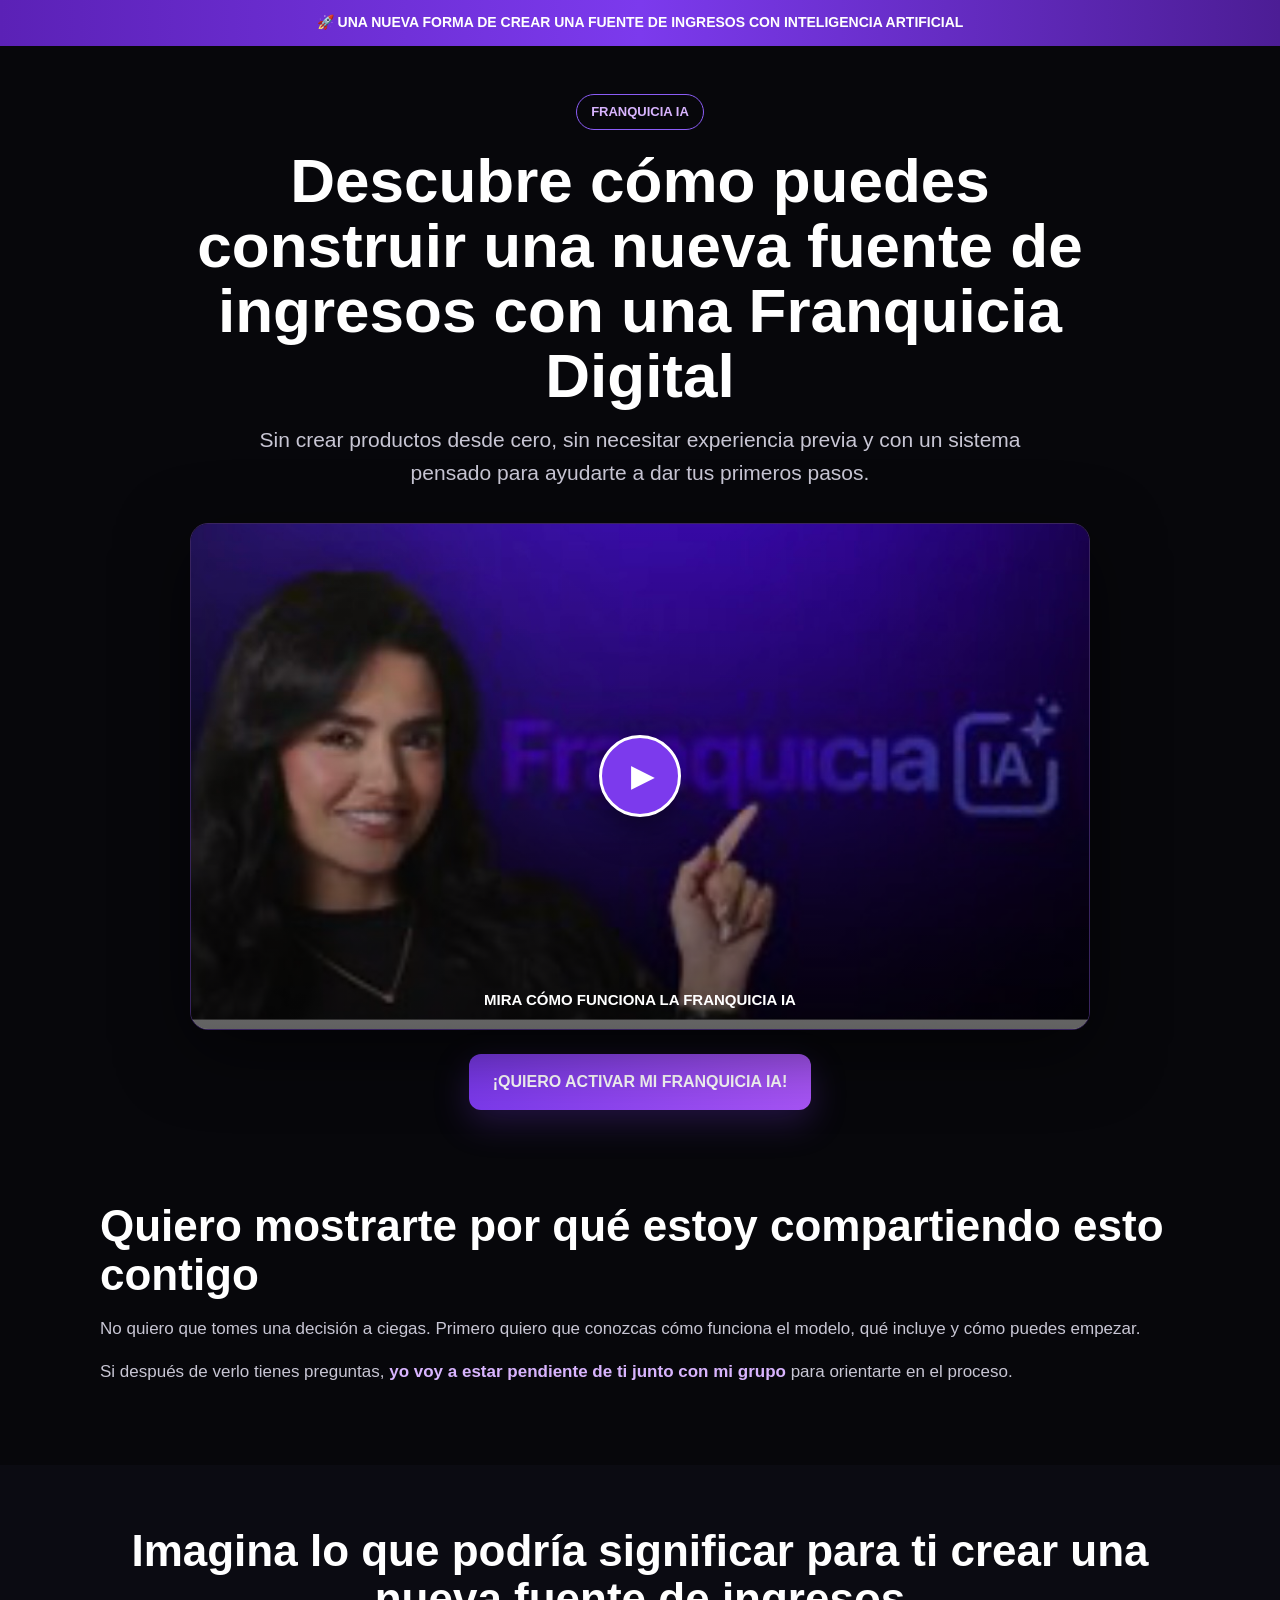
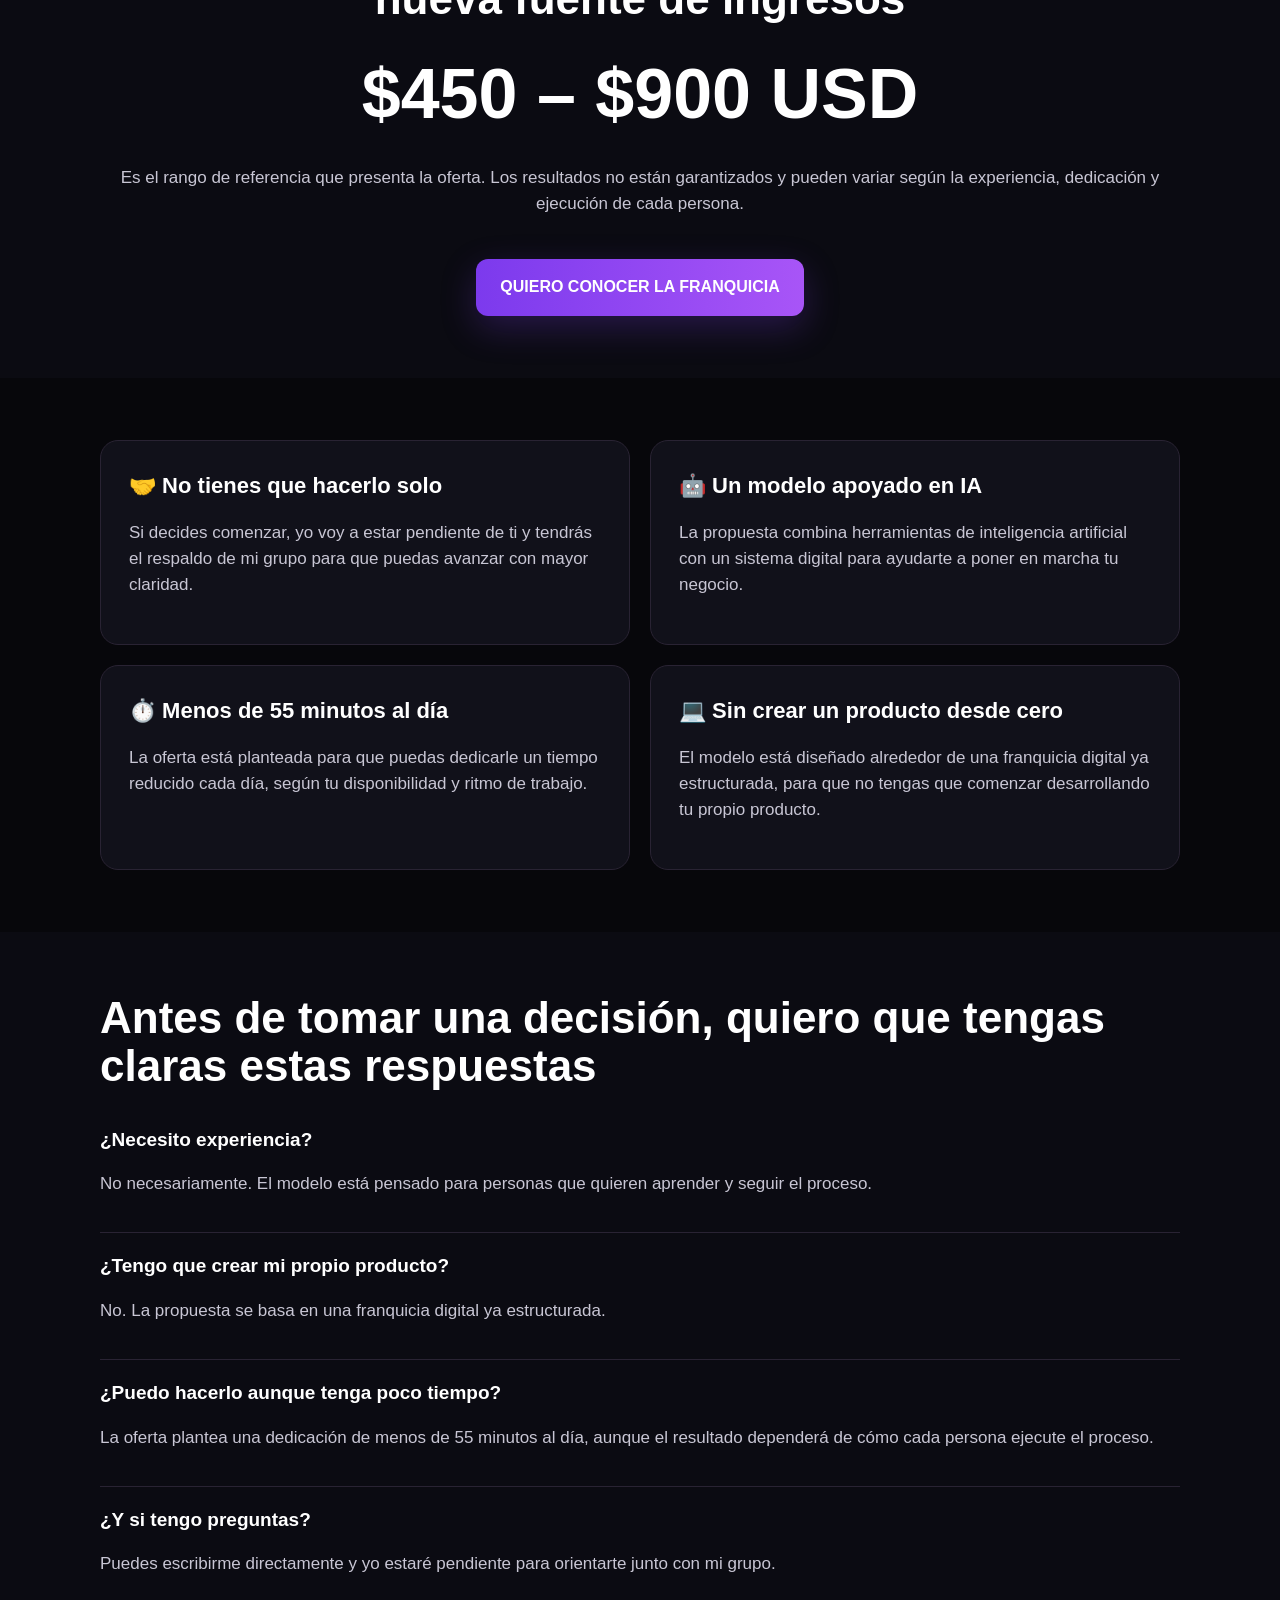
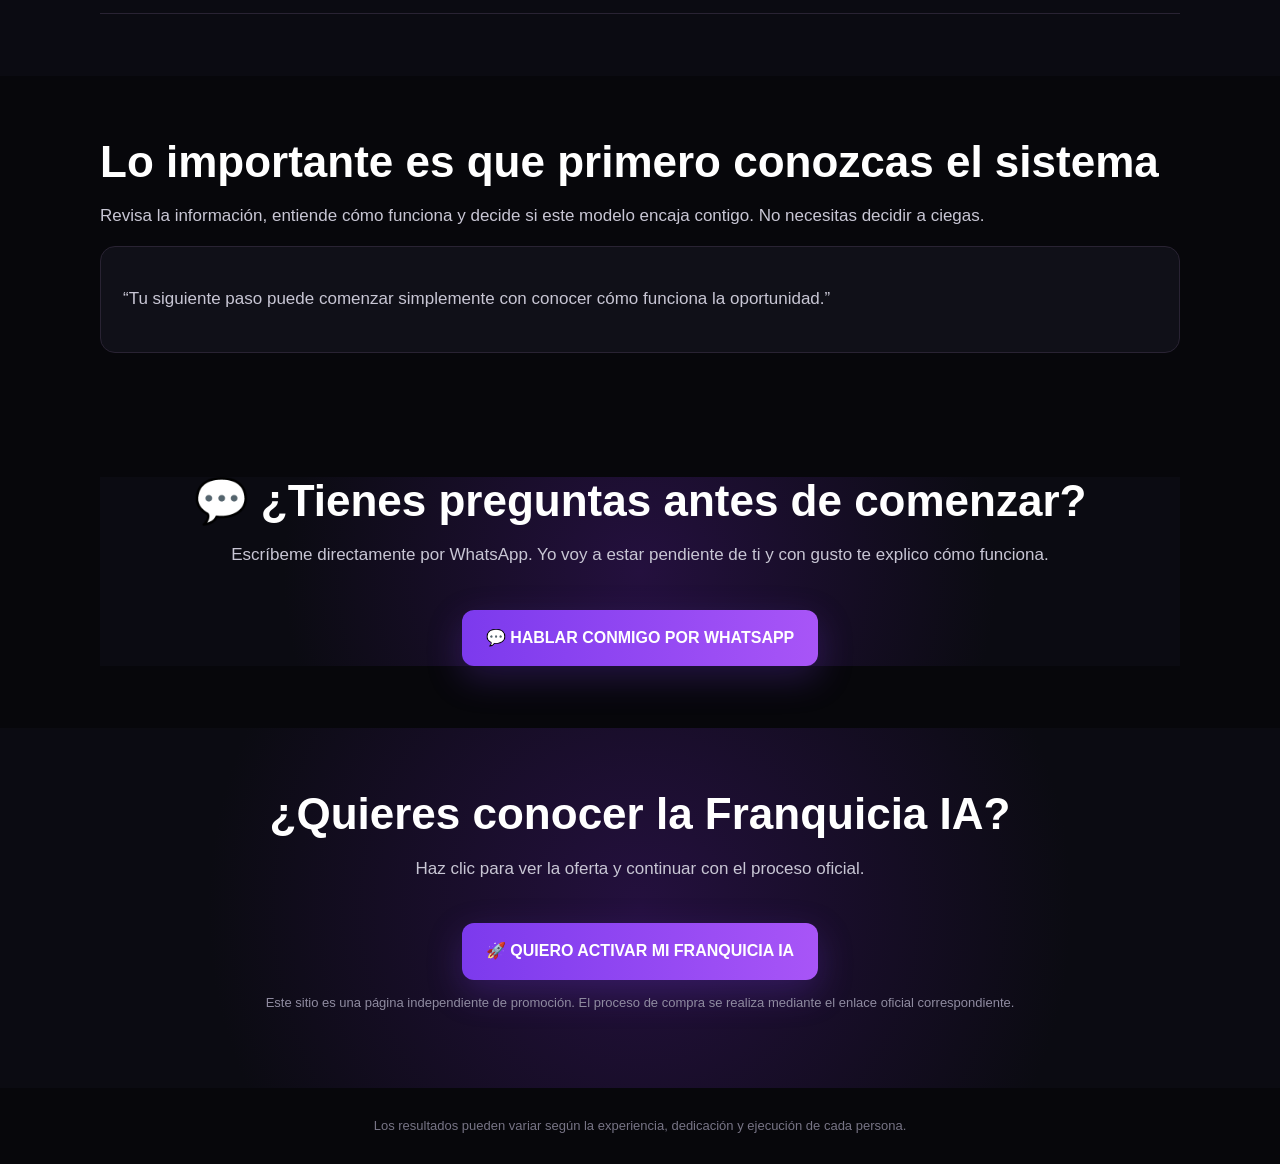
==== commit 83b4da7d: "Update index.html" ====
--- a/index.html
+++ b/index.html
@@ -19,7 +19,7 @@
 .video{margin:34px auto 0;max-width:900px;aspect-ratio:16/9;border-radius:18px;overflow:hidden;border:1px solid #39245f;background:#111;box-shadow:0 20px 70px rgba(0,0,0,.5);position:relative}
 .video img{width:100%;height:100%;object-fit:cover;display:block}
 .video:after{content:"";position:absolute;inset:0;background:linear-gradient(180deg,rgba(0,0,0,.05),rgba(0,0,0,.62));pointer-events:none}
-.play{position:absolute;z-index:2;left:50%;top:50%;transform:translate(-50%,-50%);width:82px;height:82px;border-radius:50%;background:#7c3aed;border:3px solid #fff;display:grid;place-items:center;font-size:31px;padding-left:5px;box-shadow:0 10px 35px rgba(0,0,0,.5)}
+.play{text-decoration:none;color:#fff;cursor:pointer;position:absolute;z-index:2;left:50%;top:50%;transform:translate(-50%,-50%);width:82px;height:82px;border-radius:50%;background:#7c3aed;border:3px solid #fff;display:grid;place-items:center;font-size:31px;padding-left:5px;box-shadow:0 10px 35px rgba(0,0,0,.5)}
 .video-label{position:absolute;z-index:3;bottom:0;left:0;right:0;text-align:center;padding:30px 15px 17px;font-weight:900;font-size:15px}
 section{padding:62px 0}
 .dark{background:#0b0b12}
@@ -37,7 +37,7 @@
 .cta{text-align:center;background:radial-gradient(circle at center,#24103e,#0b0b12 65%)}
 .small{font-size:13px;color:#8f8ba0}
 footer{padding:28px 0;text-align:center;color:#777485;font-size:13px}
-@media(max-width:760px){.grid{grid-template-columns:1fr}.hero{padding-top:35px}section{padding:45px 0}.video{border-radius:12px}.play{width:68px;height:68px;font-size:26px}}
+@media(max-width:760px){.grid{grid-template-columns:1fr}.hero{padding-top:35px}section{padding:45px 0}.video{border-radius:12px}.play{text-decoration:none;color:#fff;cursor:pointer;width:68px;height:68px;font-size:26px}}
 </style>
 </head>
 <body>
@@ -50,7 +50,7 @@
 
   <div class="video" aria-label="Presentación Franquicia IA">
     <img src="[data-uri]" alt="Franquicia IA - presentación">
-    <div class="play">▶</div>
+    <a class="play" href="https://go.hotmart.com/U104873552A?ap=39fb" aria-label="Ver video de ventas">▶</a>
     <div class="video-label">MIRA CÓMO FUNCIONA LA FRANQUICIA IA</div>
   </div>
 
@@ -110,9 +110,18 @@
 <section>
 <div class="wrap">
 <h2>Lo importante es que primero conozcas el sistema</h2>
-p
 <p>Revisa la información, entiende cómo funciona y decide si este modelo encaja contigo. No necesitas decidir a ciegas.</p>
 <div class="quote"><p>“Tu siguiente paso puede comenzar simplemente con conocer cómo funciona la oportunidad.”</p></div>
+</div>
+</section>
+
+<section>
+<div class="wrap">
+<div class="cta">
+<h2>💬 ¿Tienes preguntas antes de comenzar?</h2>
+<p>Escríbeme directamente por WhatsApp. Yo voy a estar pendiente de ti y con gusto te explico cómo funciona.</p>
+<a class="btn" href="https://wa.me/573023974305?text=Hola%2C%20quiero%20conocer%20m%C3%A1s%20sobre%20Franquicia%20IA" target="_blank" rel="noopener">💬 HABLAR CONMIGO POR WHATSAPP</a>
+</div>
 </div>
 </section>
 
@@ -125,8 +134,10 @@
 </div>
 </section>
 
+
 <footer>
 <div class="wrap">Los resultados pueden variar según la experiencia, dedicación y ejecución de cada persona.</div>
 </footer>
 </body>
 </html>
+
